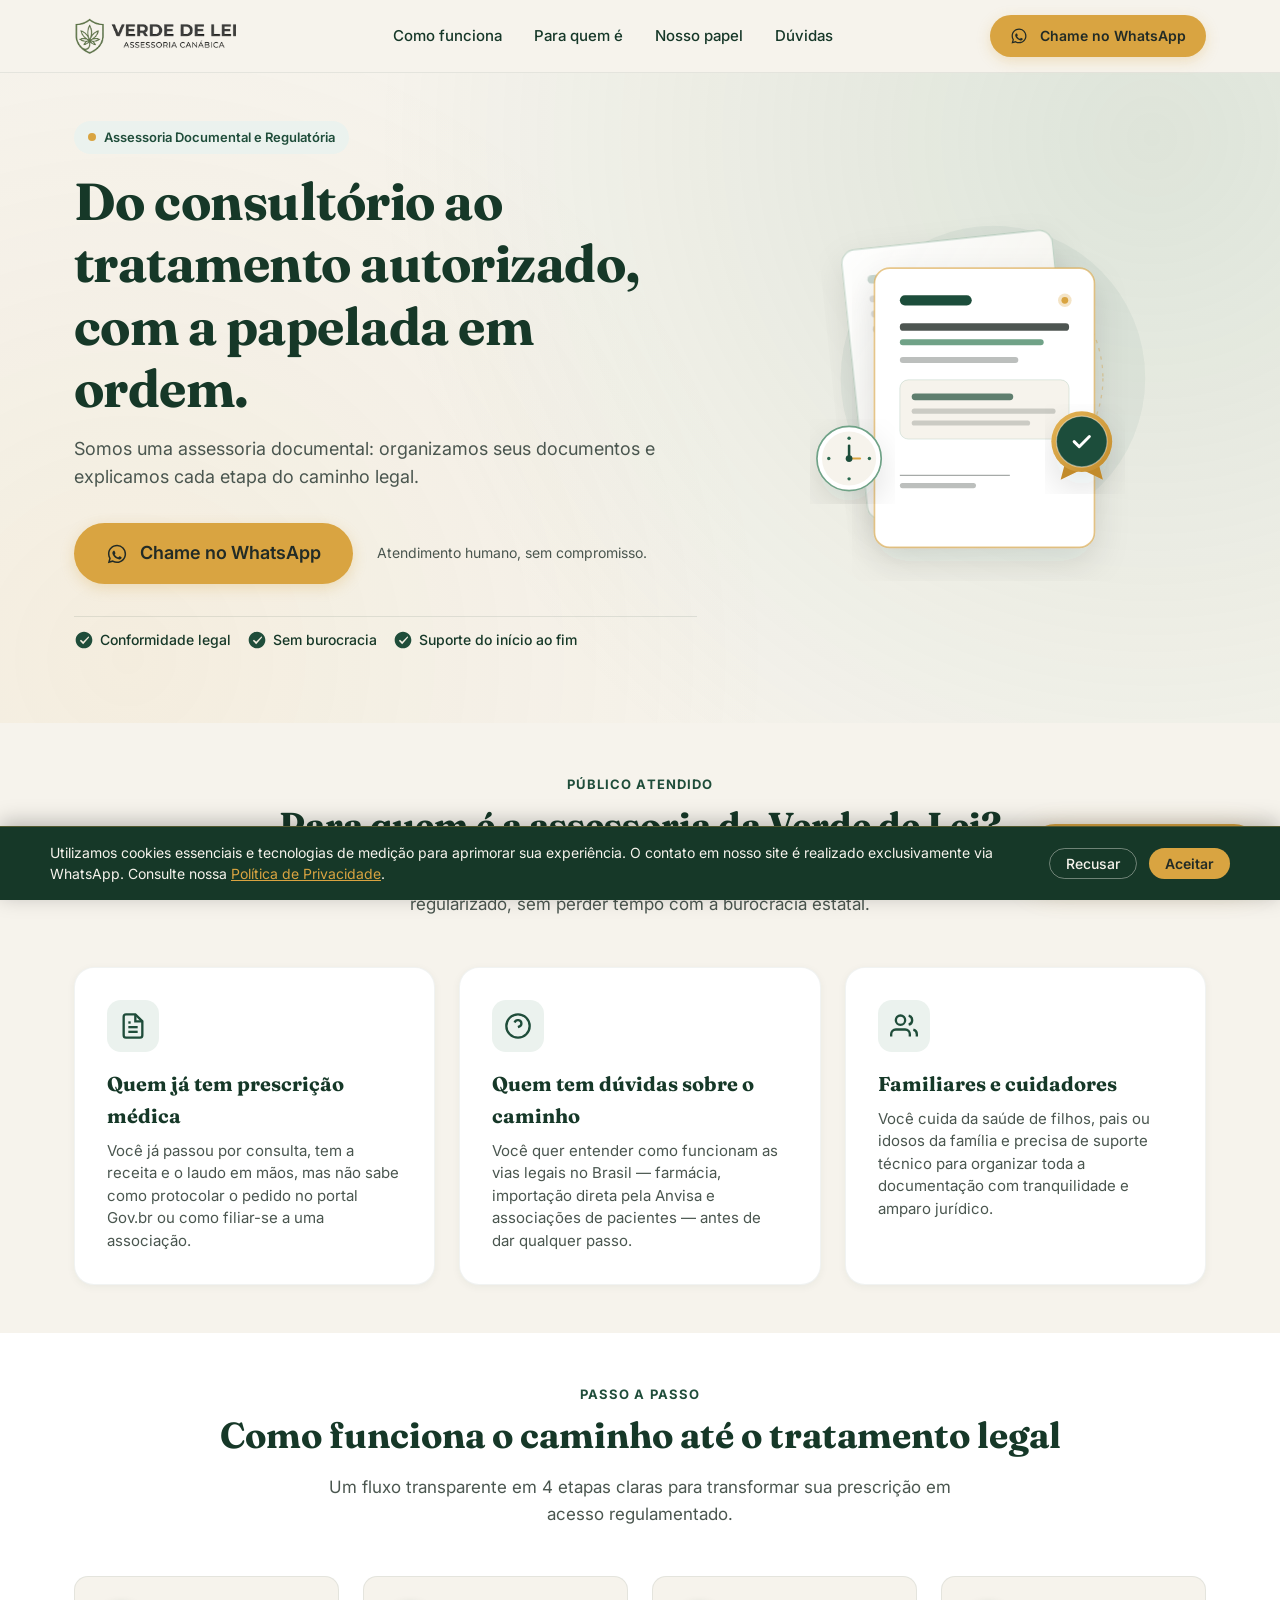
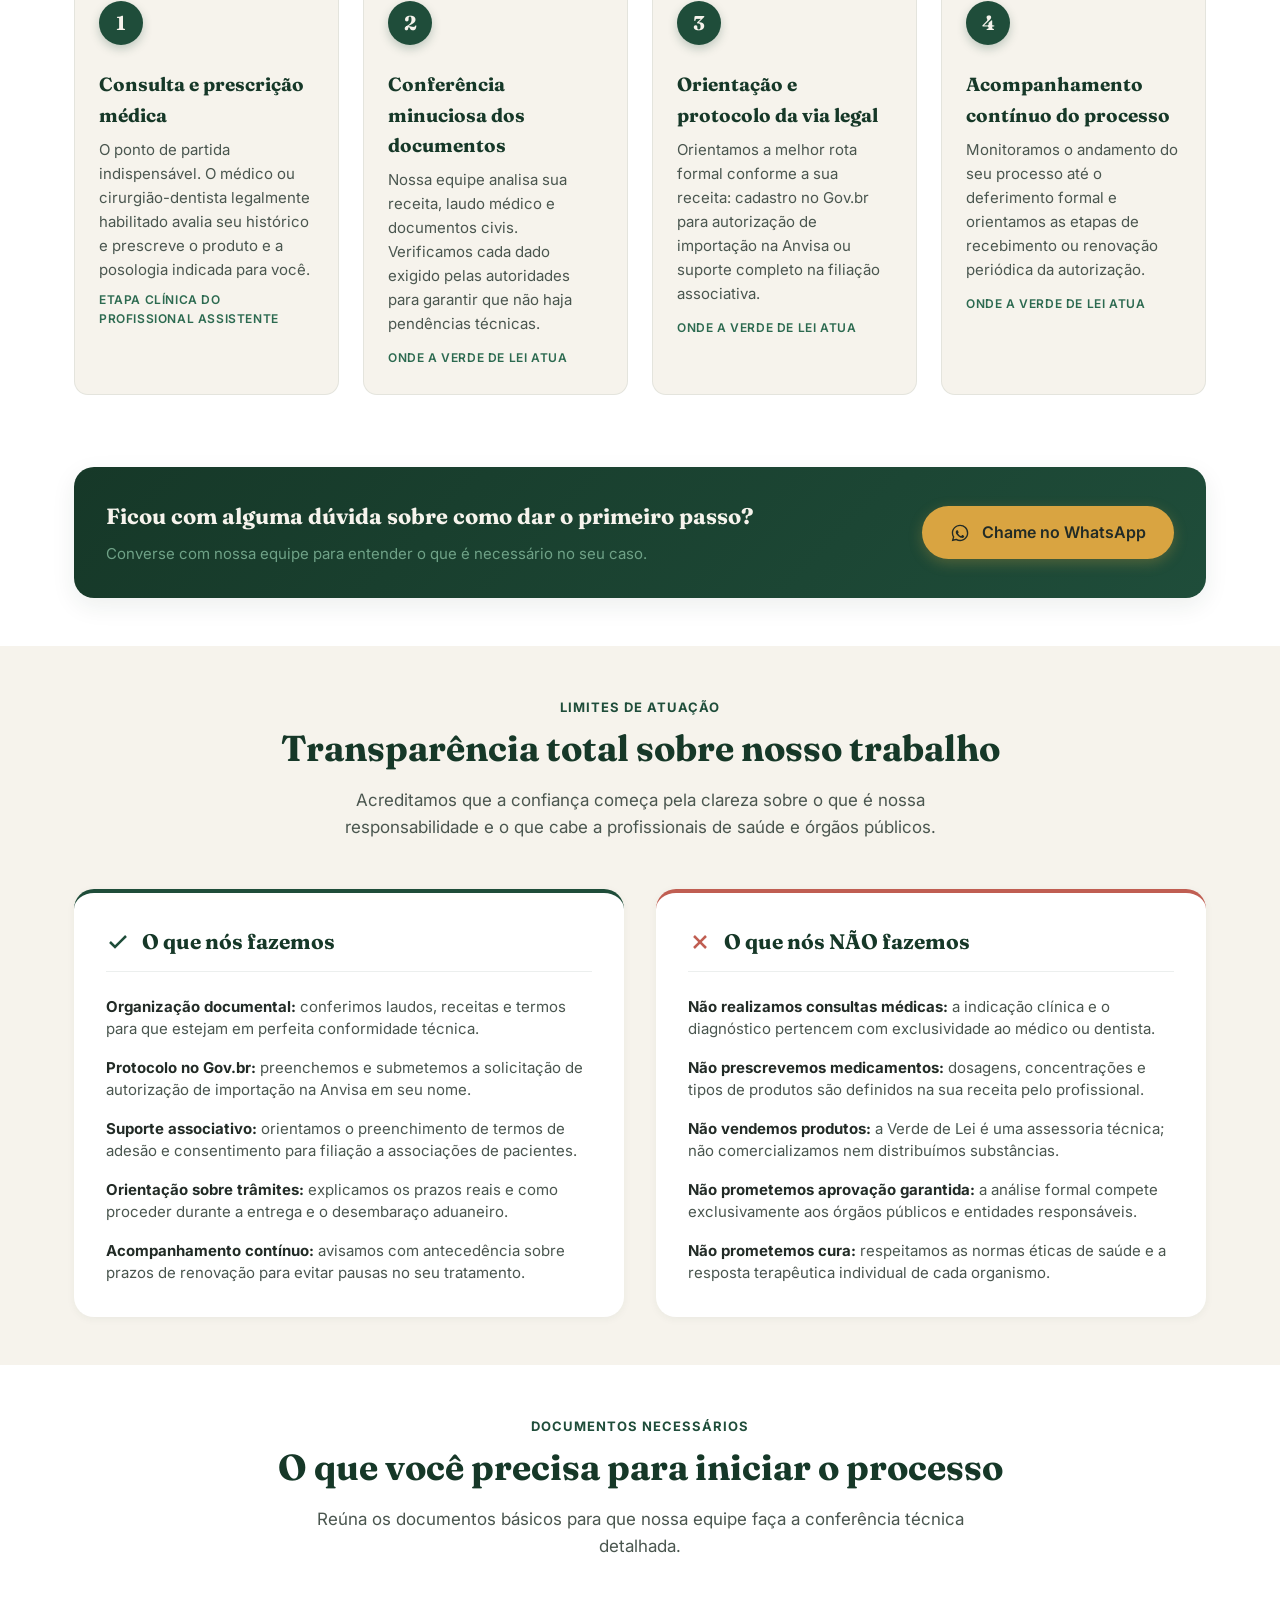
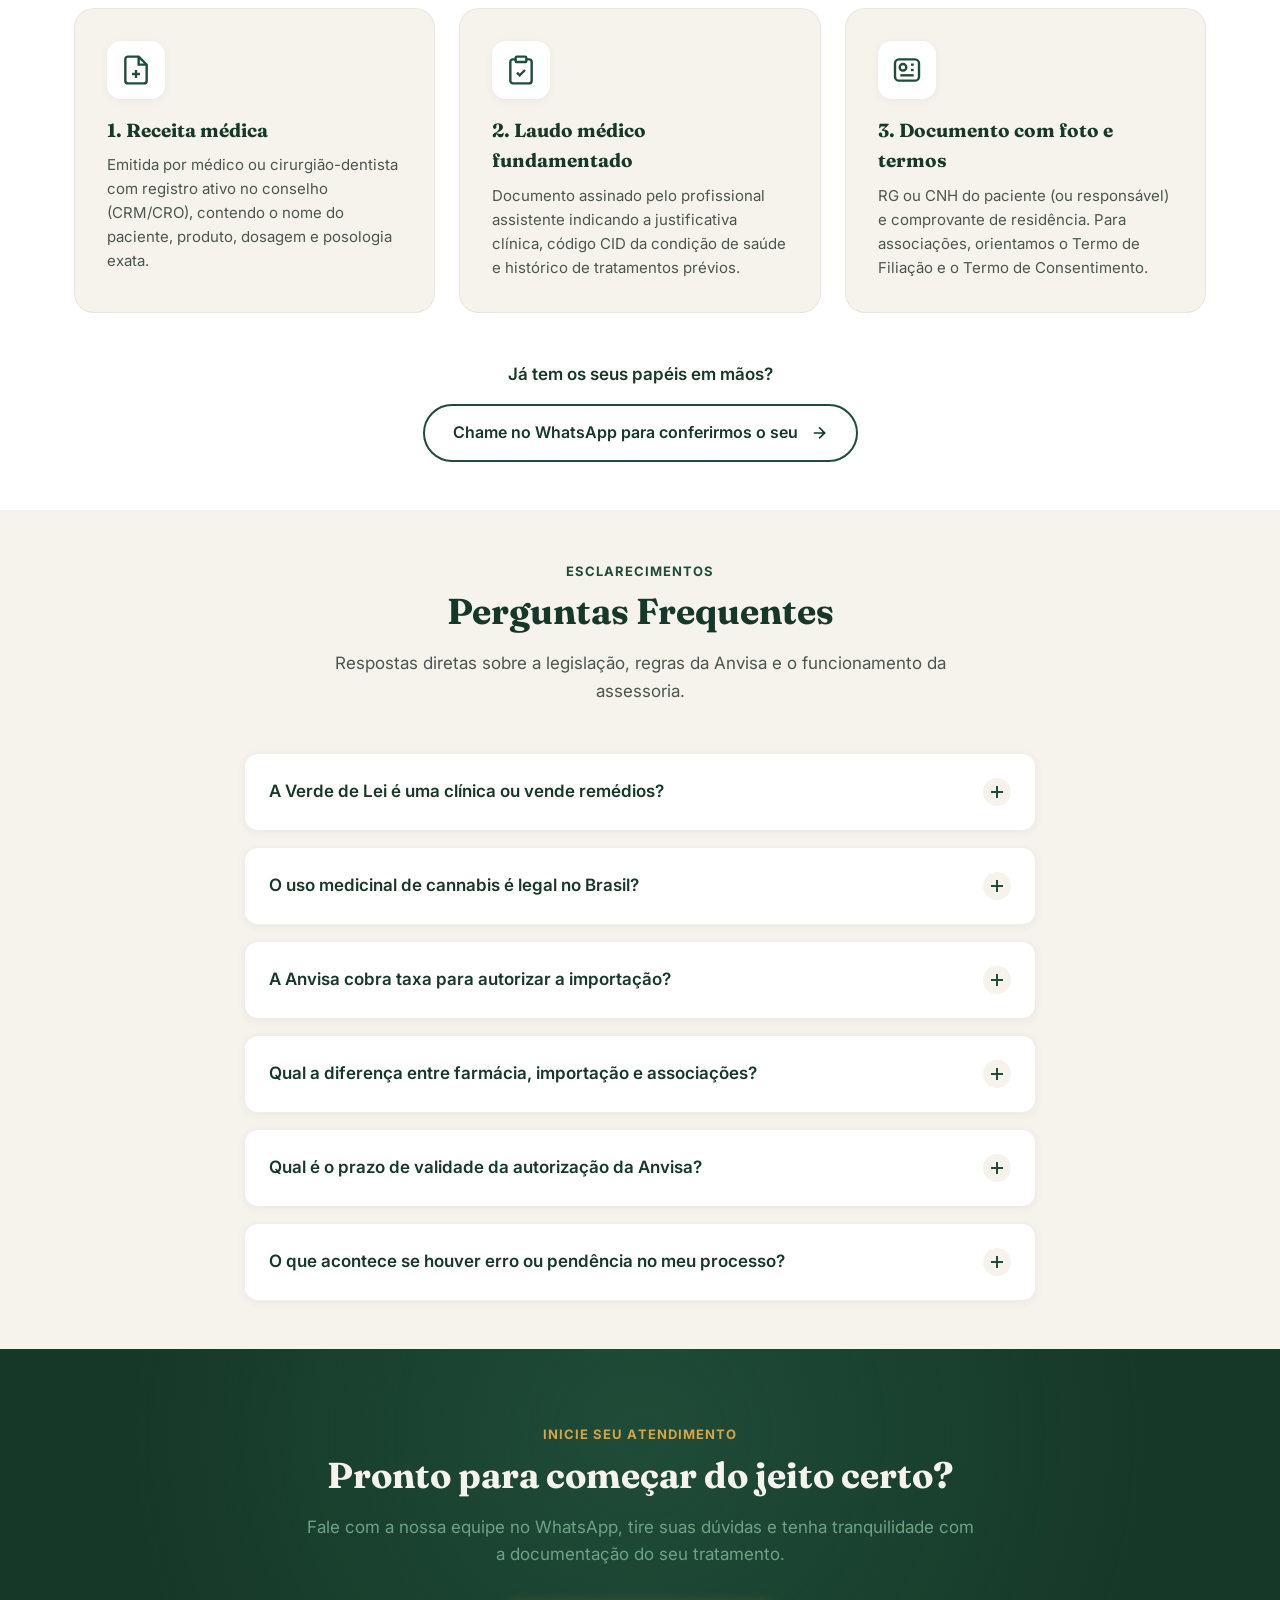
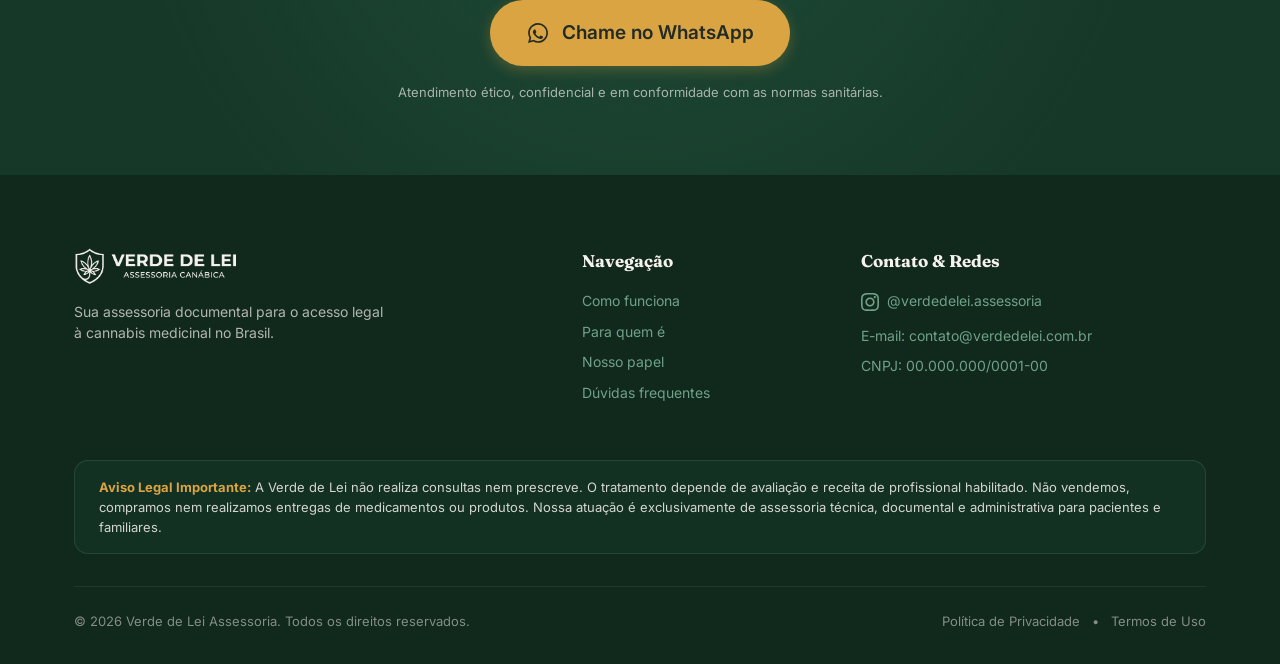
==== index.html @ bdd48bf4 "feat: landing page institucional Verde de Lei" ====
<!DOCTYPE html>
<html lang="pt-BR">
<head>
  <meta charset="UTF-8">
  <meta name="viewport" content="width=device-width, initial-scale=1.0">
  <title>Verde de Lei | Assessoria Documental em Cannabis Medicinal</title>
  <meta name="description" content="Assessoria documental para pacientes e familiares que buscam acesso legal à cannabis medicinal no Brasil. Cuidamos da burocracia na Anvisa e associações.">
  <link rel="canonical" href="https://verdedelei.com.br/">
  <meta name="robots" content="index, follow">

  <!-- Open Graph / Facebook / WhatsApp -->
  <meta property="og:type" content="website">
  <meta property="og:url" content="https://verdedelei.com.br/">
  <meta property="og:title" content="Verde de Lei | Assessoria Documental em Cannabis Medicinal">
  <meta property="og:description" content="Do consultório ao tratamento autorizado, com a papelada em ordem. Organizamos seus documentos e explicamos cada etapa do caminho legal.">
  <meta property="og:image" content="https://verdedelei.com.br/assets/og-image.png">
  <meta property="og:locale" content="pt_BR">

  <!-- Twitter -->
  <meta name="twitter:card" content="summary_large_image">
  <meta name="twitter:title" content="Verde de Lei | Assessoria Documental em Cannabis Medicinal">
  <meta name="twitter:description" content="Do consultório ao tratamento autorizado, com a papelada em ordem. Assessoria técnica em Anvisa e associações.">
  <meta name="twitter:image" content="https://verdedelei.com.br/assets/og-image.png">

  <!-- Favicon -->
  <link rel="icon" type="image/png" sizes="32x32" href="assets/logo-icone.png">
  <link rel="apple-touch-icon" href="assets/logo-icone.png">

  <!-- Google Fonts com display=swap -->
  <link rel="preconnect" href="https://fonts.googleapis.com">
  <link rel="preconnect" href="https://fonts.gstatic.com" crossorigin>
  <link href="https://fonts.googleapis.com/css2?family=Fraunces:opsz,wght@9..144,500;600;700&family=Inter:wght@400;500;600;700&display=swap" rel="stylesheet">

  <link rel="stylesheet" href="style.css">

  <!-- Schema.org JSON-LD (Organization + FAQPage) -->
  <script type="application/ld+json">
  {
    "@context": "https://schema.org",
    "@graph": [
      {
        "@type": "Organization",
        "@id": "https://verdedelei.com.br/#organization",
        "name": "Verde de Lei",
        "url": "https://verdedelei.com.br/",
        "logo": "https://verdedelei.com.br/assets/logo-completo.png",
        "description": "Assessoria documental e administrativa especializada em processos de acesso legal à cannabis medicinal no Brasil.",
        "sameAs": [
          "https://instagram.com/verdedelei.assessoria"
        ],
        "contactPoint": {
          "@type": "ContactPoint",
          "contactType": "Atendimento ao Paciente",
          "availableLanguage": "Portuguese"
        }
      },
      {
        "@type": "FAQPage",
        "@id": "https://verdedelei.com.br/#faq",
        "mainEntity": [
          {
            "@type": "Question",
            "name": "A Verde de Lei é uma clínica médica ou vende remédios?",
            "acceptedAnswer": {
              "@type": "Answer",
              "text": "Não. A Verde de Lei é estritamente uma assessoria documental e administrativa. Não realizamos consultas, não emitimos prescrições médicas, não diagnosticamos doenças e não vendemos produtos ou medicamentos."
            }
          },
          {
            "@type": "Question",
            "name": "O uso medicinal da cannabis é legalizado no Brasil?",
            "acceptedAnswer": {
              "@type": "Answer",
              "text": "Sim. O acesso à cannabis para fins terapêuticos é regulamentado pela Anvisa. Pacientes com prescrição de profissional legalmente habilitado podem obter produtos por importação excepcional ou filiação a associações de pacientes amparadas pelas normas sanitárias vigentes."
            }
          },
          {
            "@type": "Question",
            "name": "A Anvisa cobra alguma taxa para autorizar a importação?",
            "acceptedAnswer": {
              "@type": "Answer",
              "text": "Não. O processo de solicitação de autorização para importação excepcional no portal Gov.br é 100% gratuito por parte do governo federal."
            }
          },
          {
            "@type": "Question",
            "name": "Quais são as diferenças práticas entre farmácia, importação e associações?",
            "acceptedAnswer": {
              "@type": "Answer",
              "text": "As farmácias nacionais oferecem retirada imediata de produtos autorizados pela Anvisa, porém com catálogo mais reduzido. A importação direta (RDC 660) oferece ampla variedade de formulações internacionais, dependendo de autorização federal e prazo de frete. As associações de pacientes sem fins lucrativos acolhem associados mediante receita e termos próprios de filiação e consentimento."
            }
          },
          {
            "@type": "Question",
            "name": "Qual é o prazo de validade da autorização da Anvisa?",
            "acceptedAnswer": {
              "@type": "Answer",
              "text": "Nos termos da RDC nº 660/2022 da Anvisa, a autorização excepcional de importação concedida ao paciente possui validade de dois anos. As receitas médicas para compras periódicas devem ser atualizadas conforme a orientação do profissional prescritor."
            }
          },
          {
            "@type": "Question",
            "name": "O que acontece se houver erros na minha documentação?",
            "acceptedAnswer": {
              "@type": "Answer",
              "text": "Divergências de dosagem, fotos ilegíveis de receitas ou dados cadastrais incorretos costumam gerar exigências nos órgãos reguladores, atrasando o início do tratamento por semanas. Nossa assessoria atua exatamente na conferência minuciosa prévia para evitar essas pendências."
            }
          }
        ]
      }
    ]
  }
  </script>
</head>
<body>
  <!-- Cabeçalho Institucional -->
  <header class="site-header" id="topo">
    <div class="container nav-container">
      <a href="#topo" class="logo-link" aria-label="Verde de Lei - Início">
        <img src="assets/logo-h.png" alt="Verde de Lei - Assessoria Canábica" class="logo-img logo-clara" width="180" height="42">
      </a>

      <nav class="main-nav" aria-label="Navegação Principal">
        <ul class="nav-links">
          <li><a href="#como-funciona">Como funciona</a></li>
          <li><a href="#para-quem-e">Para quem é</a></li>
          <li><a href="#o-que-fazemos">Nosso papel</a></li>
          <li><a href="#duvidas">Dúvidas</a></li>
        </ul>
      </nav>

      <div class="nav-cta">
        <a href="#" class="btn btn-primary btn-sm btn-whatsapp" data-wa-local="menu" aria-label="Falar com a Verde de Lei pelo WhatsApp">
          <svg class="icon-wa" aria-hidden="true" viewBox="0 0 24 24" width="18" height="18">
            <path fill="currentColor" d="M12.04 2c-5.46 0-9.91 4.45-9.91 9.91 0 1.75.46 3.45 1.32 4.95L2.05 22l5.25-1.38c1.45.79 3.08 1.21 4.74 1.21 5.46 0 9.91-4.45 9.91-9.91 0-2.65-1.03-5.14-2.9-7.01A9.82 9.82 0 0 0 12.04 2zm.01 1.67c2.2 0 4.26.86 5.82 2.41a8.17 8.17 0 0 1 2.41 5.83c0 4.54-3.7 8.24-8.24 8.24-1.48 0-2.93-.4-4.2-1.15l-.3-.18-3.12.82.83-3.04-.2-.31a8.19 8.19 0 0 1-1.26-4.38c0-4.54 3.7-8.24 8.24-8.24zm4.52 11.66c-.25-.13-1.47-.72-1.7-.81-.23-.08-.39-.13-.56.13-.17.25-.64.81-.79.97-.14.17-.29.19-.54.06-.25-.13-1.06-.39-2.02-1.25-.75-.67-1.26-1.5-1.41-1.75-.14-.25-.02-.39.11-.51.11-.11.25-.29.38-.44.12-.14.17-.25.25-.42.08-.17.04-.31-.02-.44-.06-.13-.56-1.35-.77-1.85-.2-.48-.41-.42-.56-.43h-.48c-.16 0-.43.06-.66.31-.23.25-.87.85-.87 2.08s.89 2.41 1.01 2.58c.13.17 1.75 2.67 4.24 3.75.59.26 1.05.41 1.41.53.6.19 1.14.16 1.57.1.48-.07 1.47-.6 1.68-1.18.21-.58.21-1.07.15-1.18-.06-.11-.23-.17-.48-.29z"/>
          </svg>
          <span>Chame no WhatsApp</span>
        </a>
      </div>
    </div>
  </header>

  <main id="conteudo-principal">
    <!-- Seção 1: Hero -->
    <section class="hero-section" aria-labelledby="hero-titulo">
      <div class="container hero-grid">
        <div class="hero-content">
          <div class="tag-label">
            <span class="tag-ponto" aria-hidden="true"></span>
            Assessoria Documental e Regulatória
          </div>

          <h1 id="hero-titulo" class="hero-title">
            Do consultório ao tratamento autorizado, com a papelada em ordem.
          </h1>

          <p class="hero-subtitle">
            Somos uma assessoria documental: organizamos seus documentos e explicamos cada etapa do caminho legal.
          </p>

          <div class="hero-cta-box">
            <a href="#" class="btn btn-primary btn-lg btn-whatsapp" data-wa-local="hero" aria-label="Iniciar atendimento pelo WhatsApp">
              <svg class="icon-wa" aria-hidden="true" viewBox="0 0 24 24" width="22" height="22">
                <path fill="currentColor" d="M12.04 2c-5.46 0-9.91 4.45-9.91 9.91 0 1.75.46 3.45 1.32 4.95L2.05 22l5.25-1.38c1.45.79 3.08 1.21 4.74 1.21 5.46 0 9.91-4.45 9.91-9.91 0-2.65-1.03-5.14-2.9-7.01A9.82 9.82 0 0 0 12.04 2zm.01 1.67c2.2 0 4.26.86 5.82 2.41a8.17 8.17 0 0 1 2.41 5.83c0 4.54-3.7 8.24-8.24 8.24-1.48 0-2.93-.4-4.2-1.15l-.3-.18-3.12.82.83-3.04-.2-.31a8.19 8.19 0 0 1-1.26-4.38c0-4.54 3.7-8.24 8.24-8.24zm4.52 11.66c-.25-.13-1.47-.72-1.7-.81-.23-.08-.39-.13-.56.13-.17.25-.64.81-.79.97-.14.17-.29.19-.54.06-.25-.13-1.06-.39-2.02-1.25-.75-.67-1.26-1.5-1.41-1.75-.14-.25-.02-.39.11-.51.11-.11.25-.29.38-.44.12-.14.17-.25.25-.42.08-.17.04-.31-.02-.44-.06-.13-.56-1.35-.77-1.85-.2-.48-.41-.42-.56-.43h-.48c-.16 0-.43.06-.66.31-.23.25-.87.85-.87 2.08s.89 2.41 1.01 2.58c.13.17 1.75 2.67 4.24 3.75.59.26 1.05.41 1.41.53.6.19 1.14.16 1.57.1.48-.07 1.47-.6 1.68-1.18.21-.58.21-1.07.15-1.18-.06-.11-.23-.17-.48-.29z"/>
              </svg>
              <span>Chame no WhatsApp</span>
            </a>
            <span class="hero-microcopy">Atendimento humano, sem compromisso.</span>
          </div>

          <div class="hero-badges" aria-label="Diferenciais da assessoria">
            <div class="badge-item">
              <svg class="badge-icon" aria-hidden="true" viewBox="0 0 24 24" width="20" height="20">
                <path fill="currentColor" d="M12 2C6.5 2 2 6.5 2 12s4.5 10 10 10 10-4.5 10-10S17.5 2 12 2zm-1 15-4-4 1.4-1.4 2.6 2.6 6.6-6.6L18 9l-7 8z"/>
              </svg>
              <span>Conformidade legal</span>
            </div>
            <div class="badge-item">
              <svg class="badge-icon" aria-hidden="true" viewBox="0 0 24 24" width="20" height="20">
                <path fill="currentColor" d="M12 2C6.5 2 2 6.5 2 12s4.5 10 10 10 10-4.5 10-10S17.5 2 12 2zm-1 15-4-4 1.4-1.4 2.6 2.6 6.6-6.6L18 9l-7 8z"/>
              </svg>
              <span>Sem burocracia</span>
            </div>
            <div class="badge-item">
              <svg class="badge-icon" aria-hidden="true" viewBox="0 0 24 24" width="20" height="20">
                <path fill="currentColor" d="M12 2C6.5 2 2 6.5 2 12s4.5 10 10 10 10-4.5 10-10S17.5 2 12 2zm-1 15-4-4 1.4-1.4 2.6 2.6 6.6-6.6L18 9l-7 8z"/>
              </svg>
              <span>Suporte do início ao fim</span>
            </div>
          </div>
        </div>

        <div class="hero-visual" aria-hidden="true">
          <!-- Ilustração vetorial limpa e autoral: Documentos técnicos, Selo de conformidade e Relógio -->
          <svg class="hero-svg-art" viewBox="0 0 520 460" width="520" height="460" role="img" aria-label="Ilustração de documentos, selo de conformidade e tempo">
            <defs>
              <linearGradient id="cardGrad" x1="0%" y1="0%" x2="100%" y2="100%">
                <stop offset="0%" stop-color="#FFFFFF" stop-opacity="0.95"/>
                <stop offset="100%" stop-color="#F6F3EC" stop-opacity="0.9"/>
              </linearGradient>
              <linearGradient id="goldGrad" x1="0%" y1="0%" x2="100%" y2="100%">
                <stop offset="0%" stop-color="#E5B558"/>
                <stop offset="100%" stop-color="#C28B2B"/>
              </linearGradient>
              <linearGradient id="greenGrad" x1="0%" y1="0%" x2="100%" y2="100%">
                <stop offset="0%" stop-color="#2C6A50"/>
                <stop offset="100%" stop-color="#1F4D3A"/>
              </linearGradient>
              <filter id="softShadow" x="-10%" y="-10%" width="130%" height="130%">
                <feDropShadow dx="0" dy="16" stdDeviation="20" flood-color="#163828" flood-opacity="0.12"/>
              </filter>
            </defs>

            <!-- Círculo abstrato de fundo decorativo -->
            <circle cx="280" cy="220" r="180" fill="#2C6A50" fill-opacity="0.06"/>
            <circle cx="280" cy="220" r="130" stroke="#D9A441" stroke-width="1.5" stroke-dasharray="4 6" fill="none" opacity="0.4"/>

            <!-- Documento 1 (Base inclinada) -->
            <g transform="translate(100, 70) rotate(-6)" filter="url(#softShadow)">
              <rect width="250" height="320" rx="16" fill="url(#cardGrad)" stroke="#6FA287" stroke-width="1.5" stroke-opacity="0.3"/>
              <rect x="28" y="32" width="70" height="10" rx="5" fill="#2C6A50" fill-opacity="0.25"/>
              <rect x="28" y="56" width="190" height="8" rx="4" fill="#222B26" fill-opacity="0.15"/>
              <rect x="28" y="74" width="160" height="8" rx="4" fill="#222B26" fill-opacity="0.15"/>
              <rect x="28" y="92" width="140" height="8" rx="4" fill="#222B26" fill-opacity="0.15"/>
              <line x1="28" y1="120" x2="220" y2="120" stroke="#6FA287" stroke-width="1" stroke-opacity="0.3"/>
              <rect x="28" y="140" width="180" height="8" rx="4" fill="#222B26" fill-opacity="0.1"/>
              <rect x="28" y="158" width="150" height="8" rx="4" fill="#222B26" fill-opacity="0.1"/>
            </g>

            <!-- Documento 2 (Frente principal) -->
            <g transform="translate(140, 90)" filter="url(#softShadow)">
              <rect width="260" height="330" rx="18" fill="#FFFFFF" stroke="#D9A441" stroke-width="2" stroke-opacity="0.6"/>
              <!-- Cabeçalho do Dossiê -->
              <rect x="30" y="32" width="85" height="12" rx="6" fill="#1F4D3A"/>
              <circle cx="225" cy="38" r="8" fill="#D9A441" fill-opacity="0.3"/>
              <circle cx="225" cy="38" r="4" fill="#D9A441"/>

              <!-- Linhas de especificação técnica -->
              <rect x="30" y="65" width="200" height="9" rx="4" fill="#222B26" fill-opacity="0.8"/>
              <rect x="30" y="84" width="170" height="7" rx="3.5" fill="#6FA287"/>
              <rect x="30" y="105" width="140" height="7" rx="3.5" fill="#222B26" fill-opacity="0.3"/>

              <!-- Bloco de conformidade regulatória -->
              <rect x="30" y="132" width="200" height="70" rx="10" fill="#F6F3EC" stroke="#6FA287" stroke-width="1" stroke-opacity="0.25"/>
              <rect x="44" y="148" width="120" height="8" rx="4" fill="#1F4D3A" fill-opacity="0.7"/>
              <rect x="44" y="166" width="170" height="6" rx="3" fill="#222B26" fill-opacity="0.2"/>
              <rect x="44" y="180" width="140" height="6" rx="3" fill="#222B26" fill-opacity="0.2"/>

              <!-- Linhas de assinatura formal -->
              <line x1="30" y1="245" x2="160" y2="245" stroke="#222B26" stroke-width="1.5" stroke-opacity="0.4"/>
              <rect x="30" y="254" width="90" height="6" rx="3" fill="#222B26" fill-opacity="0.3"/>
            </g>

            <!-- Elemento Selo de Conformidade com fita -->
            <g transform="translate(330, 240)" filter="url(#softShadow)">
              <!-- Fitas do selo -->
              <path d="M42 55 L30 100 L55 88 L80 100 L68 55 Z" fill="#C28B2B"/>
              <!-- Medalha externa -->
              <circle cx="55" cy="55" r="36" fill="url(#goldGrad)"/>
              <circle cx="55" cy="55" r="30" fill="#1F4D3A" stroke="#FFFFFF" stroke-width="1.5" stroke-opacity="0.4"/>
              <!-- Ícone de check de conformidade -->
              <path d="M46 55 L52 61 L64 49" fill="none" stroke="#FFFFFF" stroke-width="3.5" stroke-linecap="round" stroke-linejoin="round"/>
            </g>

            <!-- Elemento Relógio de Prazo / Agilidade -->
            <g transform="translate(65, 270)" filter="url(#softShadow)">
              <circle cx="45" cy="45" r="38" fill="#FFFFFF" stroke="#6FA287" stroke-width="2"/>
              <circle cx="45" cy="45" r="32" fill="#F6F3EC"/>
              <!-- Marcadores do relógio -->
              <circle cx="45" cy="21" r="2" fill="#2C6A50"/>
              <circle cx="69" cy="45" r="2" fill="#2C6A50"/>
              <circle cx="45" cy="69" r="2" fill="#2C6A50"/>
              <circle cx="21" cy="45" r="2" fill="#2C6A50"/>
              <!-- Ponteiros -->
              <path d="M45 45 L45 30" stroke="#1F4D3A" stroke-width="3" stroke-linecap="round"/>
              <path d="M45 45 L58 45" stroke="#D9A441" stroke-width="2.5" stroke-linecap="round"/>
              <circle cx="45" cy="45" r="4" fill="#1F4D3A"/>
            </g>
          </svg>
        </div>
      </div>
    </section>

    <!-- Seção 2: Para quem é -->
    <section class="section section-cream" id="para-quem-e" aria-labelledby="pq-titulo">
      <div class="container">
        <div class="section-header text-center">
          <span class="section-kicker">Público Atendido</span>
          <h2 id="pq-titulo" class="section-title">Para quem é a assessoria da Verde de Lei?</h2>
          <p class="section-description">
            Apoiamos quem precisa transformar uma recomendação médica em um tratamento regularizado, sem perder tempo com a burocracia estatal.
          </p>
        </div>

        <div class="grid-3 cards-grid">
          <!-- Card 1 -->
          <article class="feature-card">
            <div class="card-icon-wrap" aria-hidden="true">
              <svg viewBox="0 0 24 24" width="28" height="28" fill="none" stroke="currentColor" stroke-width="2">
                <path d="M14 2H6a2 2 0 0 0-2 2v16a2 2 0 0 0 2 2h12a2 2 0 0 0 2-2V8z"/>
                <polyline points="14 2 14 8 20 8"/>
                <line x1="16" y1="13" x2="8" y2="13"/>
                <line x1="16" y1="17" x2="8" y2="17"/>
                <polyline points="10 9 9 9 8 9"/>
              </svg>
            </div>
            <h3 class="card-title">Quem já tem prescrição médica</h3>
            <p class="card-body">
              Você já passou por consulta, tem a receita e o laudo em mãos, mas não sabe como protocolar o pedido no portal Gov.br ou como filiar-se a uma associação.
            </p>
          </article>

          <!-- Card 2 -->
          <article class="feature-card">
            <div class="card-icon-wrap" aria-hidden="true">
              <svg viewBox="0 0 24 24" width="28" height="28" fill="none" stroke="currentColor" stroke-width="2">
                <circle cx="12" cy="12" r="10"/>
                <path d="M9.09 9a3 3 0 0 1 5.83 1c0 2-3 3-3 3"/>
                <line x1="12" y1="17" x2="12.01" y2="17"/>
              </svg>
            </div>
            <h3 class="card-title">Quem tem dúvidas sobre o caminho</h3>
            <p class="card-body">
              Você quer entender como funcionam as vias legais no Brasil — farmácia, importação direta pela Anvisa e associações de pacientes — antes de dar qualquer passo.
            </p>
          </article>

          <!-- Card 3 -->
          <article class="feature-card">
            <div class="card-icon-wrap" aria-hidden="true">
              <svg viewBox="0 0 24 24" width="28" height="28" fill="none" stroke="currentColor" stroke-width="2">
                <path d="M17 21v-2a4 4 0 0 0-4-4H5a4 4 0 0 0-4 4v2"/>
                <circle cx="9" cy="7" r="4"/>
                <path d="M23 21v-2a4 4 0 0 0-3-3.87"/>
                <path d="M16 3.13a4 4 0 0 1 0 7.75"/>
              </svg>
            </div>
            <h3 class="card-title">Familiares e cuidadores</h3>
            <p class="card-body">
              Você cuida da saúde de filhos, pais ou idosos da família e precisa de suporte técnico para organizar toda a documentação com tranquilidade e amparo jurídico.
            </p>
          </article>
        </div>
      </div>
    </section>

    <!-- Seção 3: Como funciona -->
    <section class="section section-white" id="como-funciona" aria-labelledby="cf-titulo">
      <div class="container">
        <div class="section-header text-center">
          <span class="section-kicker">Passo a Passo</span>
          <h2 id="cf-titulo" class="section-title">Como funciona o caminho até o tratamento legal</h2>
          <p class="section-description">
            Um fluxo transparente em 4 etapas claras para transformar sua prescrição em acesso regulamentado.
          </p>
        </div>

        <div class="timeline-steps">
          <!-- Passo 1 -->
          <div class="step-card">
            <div class="step-badge">1</div>
            <div class="step-content">
              <h3 class="step-title">Consulta e prescrição médica</h3>
              <p class="step-text">
                O ponto de partida indispensável. O médico ou cirurgião-dentista legalmente habilitado avalia seu histórico e prescreve o produto e a posologia indicada para você.
              </p>
              <span class="step-tag">Etapa clínica do profissional assistente</span>
            </div>
          </div>

          <!-- Passo 2 -->
          <div class="step-card">
            <div class="step-badge">2</div>
            <div class="step-content">
              <h3 class="step-title">Conferência minuciosa dos documentos</h3>
              <p class="step-text">
                Nossa equipe analisa sua receita, laudo médico e documentos civis. Verificamos cada dado exigido pelas autoridades para garantir que não haja pendências técnicas.
              </p>
              <span class="step-tag">Onde a Verde de Lei atua</span>
            </div>
          </div>

          <!-- Passo 3 -->
          <div class="step-card">
            <div class="step-badge">3</div>
            <div class="step-content">
              <h3 class="step-title">Orientação e protocolo da via legal</h3>
              <p class="step-text">
                Orientamos a melhor rota formal conforme a sua receita: cadastro no Gov.br para autorização de importação na Anvisa ou suporte completo na filiação associativa.
              </p>
              <span class="step-tag">Onde a Verde de Lei atua</span>
            </div>
          </div>

          <!-- Passo 4 -->
          <div class="step-card">
            <div class="step-badge">4</div>
            <div class="step-content">
              <h3 class="step-title">Acompanhamento contínuo do processo</h3>
              <p class="step-text">
                Monitoramos o andamento do seu processo até o deferimento formal e orientamos as etapas de recebimento ou renovação periódica da autorização.
              </p>
              <span class="step-tag">Onde a Verde de Lei atua</span>
            </div>
          </div>
        </div>

        <!-- CTA Intermediário -->
        <div class="cta-banner-middle">
          <div class="cta-banner-content">
            <h3>Ficou com alguma dúvida sobre como dar o primeiro passo?</h3>
            <p>Converse com nossa equipe para entender o que é necessário no seu caso.</p>
          </div>
          <a href="#" class="btn btn-primary btn-whatsapp" data-wa-local="meio" aria-label="Tirar dúvidas pelo WhatsApp">
            <svg class="icon-wa" aria-hidden="true" viewBox="0 0 24 24" width="20" height="20">
              <path fill="currentColor" d="M12.04 2c-5.46 0-9.91 4.45-9.91 9.91 0 1.75.46 3.45 1.32 4.95L2.05 22l5.25-1.38c1.45.79 3.08 1.21 4.74 1.21 5.46 0 9.91-4.45 9.91-9.91 0-2.65-1.03-5.14-2.9-7.01A9.82 9.82 0 0 0 12.04 2zm.01 1.67c2.2 0 4.26.86 5.82 2.41a8.17 8.17 0 0 1 2.41 5.83c0 4.54-3.7 8.24-8.24 8.24-1.48 0-2.93-.4-4.2-1.15l-.3-.18-3.12.82.83-3.04-.2-.31a8.19 8.19 0 0 1-1.26-4.38c0-4.54 3.7-8.24 8.24-8.24zm4.52 11.66c-.25-.13-1.47-.72-1.7-.81-.23-.08-.39-.13-.56.13-.17.25-.64.81-.79.97-.14.17-.29.19-.54.06-.25-.13-1.06-.39-2.02-1.25-.75-.67-1.26-1.5-1.41-1.75-.14-.25-.02-.39.11-.51.11-.11.25-.29.38-.44.12-.14.17-.25.25-.42.08-.17.04-.31-.02-.44-.06-.13-.56-1.35-.77-1.85-.2-.48-.41-.42-.56-.43h-.48c-.16 0-.43.06-.66.31-.23.25-.87.85-.87 2.08s.89 2.41 1.01 2.58c.13.17 1.75 2.67 4.24 3.75.59.26 1.05.41 1.41.53.6.19 1.14.16 1.57.1.48-.07 1.47-.6 1.68-1.18.21-.58.21-1.07.15-1.18-.06-.11-.23-.17-.48-.29z"/>
            </svg>
            <span>Chame no WhatsApp</span>
          </a>
        </div>
      </div>
    </section>

    <!-- Seção 4: O que fazemos e o que não fazemos -->
    <section class="section section-cream" id="o-que-fazemos" aria-labelledby="fazemos-titulo">
      <div class="container">
        <div class="section-header text-center">
          <span class="section-kicker">Limites de Atuação</span>
          <h2 id="fazemos-titulo" class="section-title">Transparência total sobre nosso trabalho</h2>
          <p class="section-description">
            Acreditamos que a confiança começa pela clareza sobre o que é nossa responsabilidade e o que cabe a profissionais de saúde e órgãos públicos.
          </p>
        </div>

        <div class="grid-2 comparison-grid">
          <!-- Coluna O Que Fazemos -->
          <div class="comparison-column col-fazemos">
            <div class="col-header">
              <span class="col-icon" aria-hidden="true">
                <svg viewBox="0 0 24 24" width="24" height="24" fill="none" stroke="currentColor" stroke-width="2.5">
                  <path d="M20 6L9 17l-5-5"/>
                </svg>
              </span>
              <h3>O que nós fazemos</h3>
            </div>
            <ul class="col-list">
              <li>
                <strong>Organização documental:</strong> conferimos laudos, receitas e termos para que estejam em perfeita conformidade técnica.
              </li>
              <li>
                <strong>Protocolo no Gov.br:</strong> preenchemos e submetemos a solicitação de autorização de importação na Anvisa em seu nome.
              </li>
              <li>
                <strong>Suporte associativo:</strong> orientamos o preenchimento de termos de adesão e consentimento para filiação a associações de pacientes.
              </li>
              <li>
                <strong>Orientação sobre trâmites:</strong> explicamos os prazos reais e como proceder durante a entrega e o desembaraço aduaneiro.
              </li>
              <li>
                <strong>Acompanhamento contínuo:</strong> avisamos com antecedência sobre prazos de renovação para evitar pausas no seu tratamento.
              </li>
            </ul>
          </div>

          <!-- Coluna O Que Não Fazemos -->
          <div class="comparison-column col-nao-fazemos">
            <div class="col-header">
              <span class="col-icon" aria-hidden="true">
                <svg viewBox="0 0 24 24" width="24" height="24" fill="none" stroke="currentColor" stroke-width="2.5">
                  <line x1="18" y1="6" x2="6" y2="18"/>
                  <line x1="6" y1="6" x2="18" y2="18"/>
                </svg>
              </span>
              <h3>O que nós NÃO fazemos</h3>
            </div>
            <ul class="col-list">
              <li>
                <strong>Não realizamos consultas médicas:</strong> a indicação clínica e o diagnóstico pertencem com exclusividade ao médico ou dentista.
              </li>
              <li>
                <strong>Não prescrevemos medicamentos:</strong> dosagens, concentrações e tipos de produtos são definidos na sua receita pelo profissional.
              </li>
              <li>
                <strong>Não vendemos produtos:</strong> a Verde de Lei é uma assessoria técnica; não comercializamos nem distribuímos substâncias.
              </li>
              <li>
                <strong>Não prometemos aprovação garantida:</strong> a análise formal compete exclusivamente aos órgãos públicos e entidades responsáveis.
              </li>
              <li>
                <strong>Não prometemos cura:</strong> respeitamos as normas éticas de saúde e a resposta terapêutica individual de cada organismo.
              </li>
            </ul>
          </div>
        </div>
      </div>
    </section>

    <!-- Seção 5: Checklist de documentos -->
    <section class="section section-white" id="checklist" aria-labelledby="chk-titulo">
      <div class="container">
        <div class="section-header text-center">
          <span class="section-kicker">Documentos Necessários</span>
          <h2 id="chk-titulo" class="section-title">O que você precisa para iniciar o processo</h2>
          <p class="section-description">
            Reúna os documentos básicos para que nossa equipe faça a conferência técnica detalhada.
          </p>
        </div>

        <div class="grid-3 checklist-grid">
          <!-- Item 1 -->
          <div class="checklist-card">
            <div class="chk-icon-wrap" aria-hidden="true">
              <svg viewBox="0 0 24 24" width="32" height="32" fill="none" stroke="currentColor" stroke-width="1.8">
                <path d="M14 2H6a2 2 0 0 0-2 2v16a2 2 0 0 0 2 2h12a2 2 0 0 0 2-2V8z"/>
                <polyline points="14 2 14 8 20 8"/>
                <line x1="12" y1="18" x2="12" y2="12"/>
                <line x1="9" y1="15" x2="15" y2="15"/>
              </svg>
            </div>
            <h3>1. Receita médica</h3>
            <p>
              Emitida por médico ou cirurgião-dentista com registro ativo no conselho (CRM/CRO), contendo o nome do paciente, produto, dosagem e posologia exata.
            </p>
          </div>

          <!-- Item 2 -->
          <div class="checklist-card">
            <div class="chk-icon-wrap" aria-hidden="true">
              <svg viewBox="0 0 24 24" width="32" height="32" fill="none" stroke="currentColor" stroke-width="1.8">
                <path d="M16 4h2a2 2 0 0 1 2 2v14a2 2 0 0 1-2 2H6a2 2 0 0 1-2-2V6a2 2 0 0 1 2-2h2"/>
                <rect x="8" y="2" width="8" height="4" rx="1" ry="1"/>
                <path d="M9 14l2 2 4-4"/>
              </svg>
            </div>
            <h3>2. Laudo médico fundamentado</h3>
            <p>
              Documento assinado pelo profissional assistente indicando a justificativa clínica, código CID da condição de saúde e histórico de tratamentos prévios.
            </p>
          </div>

          <!-- Item 3 -->
          <div class="checklist-card">
            <div class="chk-icon-wrap" aria-hidden="true">
              <svg viewBox="0 0 24 24" width="32" height="32" fill="none" stroke="currentColor" stroke-width="1.8">
                <rect x="3" y="4" width="18" height="16" rx="3"/>
                <circle cx="9" cy="10" r="2.5"/>
                <line x1="15" y1="8" x2="17" y2="8"/>
                <line x1="15" y1="12" x2="17" y2="12"/>
                <line x1="7" y1="16" x2="17" y2="16"/>
              </svg>
            </div>
            <h3>3. Documento com foto e termos</h3>
            <p>
              RG ou CNH do paciente (ou responsável) e comprovante de residência. Para associações, orientamos o Termo de Filiação e o Termo de Consentimento.
            </p>
          </div>
        </div>

        <div class="checklist-action text-center">
          <p class="checklist-lead">Já tem os seus papéis em mãos?</p>
          <a href="#" class="btn btn-outline btn-whatsapp" data-wa-local="meio" aria-label="Enviar documentos para conferência no WhatsApp">
            <span>Chame no WhatsApp para conferirmos o seu</span>
            <svg class="icon-arrow" aria-hidden="true" viewBox="0 0 24 24" width="18" height="18">
              <path fill="currentColor" d="M5 13h11.86l-5.43 5.43 1.42 1.42L21.14 12l-8.29-8.29-1.42 1.42L16.86 11H5v2z"/>
            </svg>
          </a>
        </div>
      </div>
    </section>

    <!-- Seção 6: Perguntas Frequentes em Acordeão Acessível -->
    <section class="section section-cream" id="duvidas" aria-labelledby="faq-titulo">
      <div class="container container-narrow">
        <div class="section-header text-center">
          <span class="section-kicker">Esclarecimentos</span>
          <h2 id="faq-titulo" class="section-title">Perguntas Frequentes</h2>
          <p class="section-description">
            Respostas diretas sobre a legislação, regras da Anvisa e o funcionamento da assessoria.
          </p>
        </div>

        <!-- Acordeão acessível construído com native details/summary conforme guidance modern web -->
        <div class="accordion" aria-labelledby="faq-titulo">
          <!-- Pergunta 1 -->
          <details class="faq-item">
            <summary class="faq-trigger">
              <span class="faq-question">A Verde de Lei é uma clínica ou vende remédios?</span>
              <span class="faq-icon" aria-hidden="true"></span>
            </summary>
            <div class="faq-content">
              <p>
                Não. A Verde de Lei é uma assessoria documental e administrativa independente. Não realizamos consultas, não prescrevemos medicamentos e não comercializamos produtos à base de cannabis. Nossa atuação concentra-se em organizar seu dossiê, orientar os procedimentos no portal Gov.br e prestar suporte na filiação a associações de pacientes.
              </p>
            </div>
          </details>

          <!-- Pergunta 2 -->
          <details class="faq-item">
            <summary class="faq-trigger">
              <span class="faq-question">O uso medicinal de cannabis é legal no Brasil?</span>
              <span class="faq-icon" aria-hidden="true"></span>
            </summary>
            <div class="faq-content">
              <p>
                <!-- REVISAR: conferir com legislacao.md -->
                Sim. A legislação brasileira e as resoluções da Anvisa (como a RDC nº 660/2022 para importação excepcional por pessoa física, a RDC nº 1.015/2026 para produtos farmacêuticos em drogarias e a RDC nº 1.014/2026 para o marco das associações sem fins lucrativos) estabelecem os caminhos legítimos para o paciente devidamente amparado por receita e laudo de profissional habilitado.
              </p>
            </div>
          </details>

          <!-- Pergunta 3 -->
          <details class="faq-item">
            <summary class="faq-trigger">
              <span class="faq-question">A Anvisa cobra taxa para autorizar a importação?</span>
              <span class="faq-icon" aria-hidden="true"></span>
            </summary>
            <div class="faq-content">
              <p>
                <!-- REVISAR: conferir com legislacao.md -->
                Não. A solicitação de autorização para importação excepcional de produtos derivados de cannabis no portal Gov.br é um serviço público totalmente gratuito por parte do governo federal. Desconfie de qualquer cobrança de taxa governamental para a emissão dessa licença.
              </p>
            </div>
          </details>

          <!-- Pergunta 4 -->
          <details class="faq-item">
            <summary class="faq-trigger">
              <span class="faq-question">Qual a diferença entre farmácia, importação e associações?</span>
              <span class="faq-icon" aria-hidden="true"></span>
            </summary>
            <div class="faq-content">
              <p>
                <!-- REVISAR: conferir com legislacao.md -->
                Nas <strong>farmácias</strong>, o produto tem autorização sanitária nacional e a retirada é imediata no balcão com receita de controle especial (ou notificação A), com catálogo mais restrito. Na <strong>importação direta</strong>, o paciente acessa um amplo catálogo internacional com autorização federal do Gov.br. Nas <strong>associações de pacientes</strong>, o acesso ocorre mediante filiação formal e apresentação de receita, laudo e termos de consentimento a entidades sem fins lucrativos.
              </p>
            </div>
          </details>

          <!-- Pergunta 5 -->
          <details class="faq-item">
            <summary class="faq-trigger">
              <span class="faq-question">Qual é o prazo de validade da autorização da Anvisa?</span>
              <span class="faq-icon" aria-hidden="true"></span>
            </summary>
            <div class="faq-content">
              <p>
                <!-- REVISAR: conferir com legislacao.md -->
                De acordo com o Art. 7º da RDC nº 660/2022 da Anvisa, a autorização excepcional concedida ao paciente para importação tem validade de <strong>2 anos</strong>. Já as receitas médicas apresentadas nas farmácias têm prazo de validade de 30 dias para a dispensação.
              </p>
            </div>
          </details>

          <!-- Pergunta 6 -->
          <details class="faq-item">
            <summary class="faq-trigger">
              <span class="faq-question">O que acontece se houver erro ou pendência no meu processo?</span>
              <span class="faq-icon" aria-hidden="true"></span>
            </summary>
            <div class="faq-content">
              <p>
                Quando o próprio paciente submete dados divergentes do fabricante, imagens com baixa nitidez ou dosagens imprecisas, o órgão emite uma notificação de exigência e o processo entra em fila de correção, podendo atrasar semanas. O suporte da Verde de Lei existe justamente para revisar e formatar cada item antes do envio, evitando retrabalho.
              </p>
            </div>
          </details>
        </div>
      </div>
    </section>

    <!-- Seção 7: CTA Final em Fundo Verde Escuro -->
    <section class="section section-dark-cta" aria-labelledby="cta-final-titulo">
      <div class="container container-narrow text-center">
        <span class="section-kicker kicker-gold">Inicie seu Atendimento</span>
        <h2 id="cta-final-titulo" class="section-title title-light">
          Pronto para começar do jeito certo?
        </h2>
        <p class="section-description description-light">
          Fale com a nossa equipe no WhatsApp, tire suas dúvidas e tenha tranquilidade com a documentação do seu tratamento.
        </p>

        <div class="cta-actions">
          <a href="#" class="btn btn-primary btn-xl btn-whatsapp" data-wa-local="fim" aria-label="Falar agora com a equipe Verde de Lei no WhatsApp">
            <svg class="icon-wa" aria-hidden="true" viewBox="0 0 24 24" width="24" height="24">
              <path fill="currentColor" d="M12.04 2c-5.46 0-9.91 4.45-9.91 9.91 0 1.75.46 3.45 1.32 4.95L2.05 22l5.25-1.38c1.45.79 3.08 1.21 4.74 1.21 5.46 0 9.91-4.45 9.91-9.91 0-2.65-1.03-5.14-2.9-7.01A9.82 9.82 0 0 0 12.04 2zm.01 1.67c2.2 0 4.26.86 5.82 2.41a8.17 8.17 0 0 1 2.41 5.83c0 4.54-3.7 8.24-8.24 8.24-1.48 0-2.93-.4-4.2-1.15l-.3-.18-3.12.82.83-3.04-.2-.31a8.19 8.19 0 0 1-1.26-4.38c0-4.54 3.7-8.24 8.24-8.24zm4.52 11.66c-.25-.13-1.47-.72-1.7-.81-.23-.08-.39-.13-.56.13-.17.25-.64.81-.79.97-.14.17-.29.19-.54.06-.25-.13-1.06-.39-2.02-1.25-.75-.67-1.26-1.5-1.41-1.75-.14-.25-.02-.39.11-.51.11-.11.25-.29.38-.44.12-.14.17-.25.25-.42.08-.17.04-.31-.02-.44-.06-.13-.56-1.35-.77-1.85-.2-.48-.41-.42-.56-.43h-.48c-.16 0-.43.06-.66.31-.23.25-.87.85-.87 2.08s.89 2.41 1.01 2.58c.13.17 1.75 2.67 4.24 3.75.59.26 1.05.41 1.41.53.6.19 1.14.16 1.57.1.48-.07 1.47-.6 1.68-1.18.21-.58.21-1.07.15-1.18-.06-.11-.23-.17-.48-.29z"/>
            </svg>
            <span>Chame no WhatsApp</span>
          </a>
          <span class="cta-notice">Atendimento ético, confidencial e em conformidade com as normas sanitárias.</span>
        </div>
      </div>
    </section>
  </main>

  <!-- Rodapé Institucional Obrigatório -->
  <footer class="site-footer" role="contentinfo">
    <div class="container footer-container">
      <div class="footer-top">
        <div class="footer-brand">
          <img src="assets/logo-h-claro.png" alt="Verde de Lei" class="footer-logo" width="190" height="44" loading="lazy">
          <p class="footer-tagline">
            Sua assessoria documental para o acesso legal à cannabis medicinal no Brasil.
          </p>
        </div>

        <div class="footer-links-group">
          <h4 class="footer-heading">Navegação</h4>
          <ul class="footer-nav">
            <li><a href="#como-funciona">Como funciona</a></li>
            <li><a href="#para-quem-e">Para quem é</a></li>
            <li><a href="#o-que-fazemos">Nosso papel</a></li>
            <li><a href="#duvidas">Dúvidas frequentes</a></li>
          </ul>
        </div>

        <div class="footer-contact-group">
          <h4 class="footer-heading">Contato & Redes</h4>
          <ul class="footer-contact-list">
            <li>
              <a href="https://instagram.com/verdedelei.assessoria" target="_blank" rel="noopener noreferrer" class="social-link">
                <svg viewBox="0 0 24 24" width="18" height="18" fill="currentColor" aria-hidden="true">
                  <path d="M12 2.163c3.204 0 3.584.012 4.85.07 3.252.148 4.771 1.691 4.919 4.919.058 1.265.069 1.645.069 4.849 0 3.205-.012 3.584-.069 4.849-.149 3.225-1.664 4.771-4.919 4.919-1.266.058-1.644.07-4.85.07-3.204 0-3.584-.012-4.849-.07-3.26-.149-4.771-1.699-4.919-4.92-.058-1.265-.07-1.644-.07-4.849 0-3.204.013-3.583.07-4.849.149-3.227 1.664-4.771 4.919-4.919 1.266-.057 1.645-.069 4.849-.069zm0-2.163c-3.259 0-3.667.014-4.947.072-4.358.2-6.78 2.618-6.98 6.98-.059 1.281-.073 1.689-.073 4.948 0 3.259.014 3.668.072 4.948.2 4.358 2.618 6.78 6.98 6.98 1.281.058 1.689.072 4.948.072 3.259 0 3.668-.014 4.948-.072 4.354-.2 6.782-2.618 6.979-6.98.059-1.28.073-1.689.073-4.948 0-3.259-.014-3.667-.072-4.947-.196-4.354-2.617-6.78-6.979-6.98-1.281-.059-1.69-.073-4.949-.073zm0 5.838c-3.403 0-6.162 2.759-6.162 6.162s2.759 6.163 6.162 6.163 6.162-2.759 6.162-6.163c0-3.403-2.759-6.162-6.162-6.162zm0 10.162c-2.209 0-4-1.79-4-4 0-2.209 1.791-4 4-4s4 1.791 4 4c0 2.21-1.791 4-4 4zm6.406-11.845c-.796 0-1.441.645-1.441 1.44s.645 1.44 1.441 1.44c.795 0 1.439-.645 1.439-1.44s-.644-1.44-1.439-1.44z"/>
                </svg>
                <span>@verdedelei.assessoria</span>
              </a>
            </li>
            <li>
              <span>E-mail: contato@verdedelei.com.br <!-- REVISAR: e-mail oficial de contato --></span>
            </li>
            <li>
              <span>CNPJ: 00.000.000/0001-00 <!-- REVISAR: CNPJ oficial da assessoria --></span>
            </li>
          </ul>
        </div>
      </div>

      <!-- Aviso Legal Obrigatório Destacado -->
      <div class="footer-disclaimer-box" role="note" aria-label="Aviso Legal Regulatório">
        <p class="disclaimer-text">
          <strong>Aviso Legal Importante:</strong> A Verde de Lei não realiza consultas nem prescreve. O tratamento depende de avaliação e receita de profissional habilitado. Não vendemos, compramos nem realizamos entregas de medicamentos ou produtos. Nossa atuação é exclusivamente de assessoria técnica, documental e administrativa para pacientes e familiares.
        </p>
      </div>

      <div class="footer-bottom">
        <p>&copy; 2026 Verde de Lei Assessoria. Todos os direitos reservados.</p>
        <div class="footer-legal-links">
          <a href="politica-de-privacidade.html">Política de Privacidade</a>
          <span aria-hidden="true">&bull;</span>
          <a href="termos-de-uso.html">Termos de Uso</a>
        </div>
      </div>
    </div>
  </footer>

  <!-- Botão Flutuante do WhatsApp (Mobile e Desktop) -->
  <div class="wa-float-container" aria-label="Atendimento rápido pelo WhatsApp">
    <a href="#" class="btn-wa-float btn-whatsapp" data-wa-local="flutuante" aria-label="Conversar no WhatsApp">
      <svg class="icon-wa" aria-hidden="true" viewBox="0 0 24 24" width="28" height="28">
        <path fill="currentColor" d="M12.04 2c-5.46 0-9.91 4.45-9.91 9.91 0 1.75.46 3.45 1.32 4.95L2.05 22l5.25-1.38c1.45.79 3.08 1.21 4.74 1.21 5.46 0 9.91-4.45 9.91-9.91 0-2.65-1.03-5.14-2.9-7.01A9.82 9.82 0 0 0 12.04 2zm.01 1.67c2.2 0 4.26.86 5.82 2.41a8.17 8.17 0 0 1 2.41 5.83c0 4.54-3.7 8.24-8.24 8.24-1.48 0-2.93-.4-4.2-1.15l-.3-.18-3.12.82.83-3.04-.2-.31a8.19 8.19 0 0 1-1.26-4.38c0-4.54 3.7-8.24 8.24-8.24zm4.52 11.66c-.25-.13-1.47-.72-1.7-.81-.23-.08-.39-.13-.56.13-.17.25-.64.81-.79.97-.14.17-.29.19-.54.06-.25-.13-1.06-.39-2.02-1.25-.75-.67-1.26-1.5-1.41-1.75-.14-.25-.02-.39.11-.51.11-.11.25-.29.38-.44.12-.14.17-.25.25-.42.08-.17.04-.31-.02-.44-.06-.13-.56-1.35-.77-1.85-.2-.48-.41-.42-.56-.43h-.48c-.16 0-.43.06-.66.31-.23.25-.87.85-.87 2.08s.89 2.41 1.01 2.58c.13.17 1.75 2.67 4.24 3.75.59.26 1.05.41 1.41.53.6.19 1.14.16 1.57.1.48-.07 1.47-.6 1.68-1.18.21-.58.21-1.07.15-1.18-.06-.11-.23-.17-.48-.29z"/>
      </svg>
      <span class="float-text">Chame no WhatsApp</span>
    </a>
  </div>

  <!-- Banner LGPD de Cookies -->
  <aside id="cookie-banner" class="cookie-banner" aria-label="Consentimento de Cookies" hidden>
    <div class="cookie-content">
      <p>
        Utilizamos cookies essenciais e tecnologias de medição para aprimorar sua experiência. O contato em nosso site é realizado exclusivamente via WhatsApp. Consulte nossa <a href="politica-de-privacidade.html">Política de Privacidade</a>.
      </p>
      <div class="cookie-buttons">
        <button type="button" id="cookie-reject" class="btn btn-sm btn-cookie-secondary">Recusar</button>
        <button type="button" id="cookie-accept" class="btn btn-sm btn-cookie-primary">Aceitar</button>
      </div>
    </div>
  </aside>

  <script src="script.js"></script>
</body>
</html>
---- style.css ----
/* ==========================================================================
   VERDE DE LEI · FOLHA DE ESTILOS INSTITUCIONAL (MOBILE-FIRST)
   ========================================================================== */

/* 1. Variáveis e Tokens de Design */
:root {
  /* Cores Oficiais da Marca */
  --color-verde: #1F4D3A;
  --color-verde-escuro: #163828;
  --color-verde-medio: #2C6A50;
  --color-verde-suave: #6FA287;
  --color-verde-claro: #EBF2EE;
  --color-creme: #F6F3EC;
  --color-creme-card: #FFFFFF;
  --color-grafite: #222B26;
  --color-grafite-suave: #4A564F;
  --color-dourado: #D9A441;
  --color-dourado-hover: #C59132;
  --color-dourado-claro: #FBF4E7;
  --color-branco: #FFFFFF;

  /* Tipografia */
  --font-serif: 'Fraunces', Georgia, serif;
  --font-sans: 'Inter', -apple-system, BlinkMacSystemFont, 'Segoe UI', Roboto, sans-serif;

  /* Espaçamentos */
  --space-xs: 0.5rem;    /* 8px */
  --space-sm: 0.75rem;   /* 12px */
  --space-md: 1rem;      /* 16px */
  --space-lg: 1.5rem;    /* 24px */
  --space-xl: 2rem;      /* 32px */
  --space-2xl: 3rem;     /* 48px */
  --space-3xl: 4.5rem;   /* 72px */

  /* Sombras e Elevações */
  --shadow-sm: 0 2px 8px rgba(22, 56, 40, 0.05);
  --shadow-md: 0 8px 24px rgba(22, 56, 40, 0.08);
  --shadow-lg: 0 16px 40px rgba(22, 56, 40, 0.12);
  --shadow-float: 0 10px 30px rgba(217, 164, 65, 0.35);

  /* Bordas e Raios */
  --radius-sm: 8px;
  --radius-md: 14px;
  --radius-lg: 20px;
  --radius-pill: 999px;

  /* Transições Suaves */
  --transition-fast: 0.18s ease;
  --transition-normal: 0.28s ease;
}

/* 2. Reset e Regras Globais */
*, *::before, *::after {
  box-sizing: border-box;
  margin: 0;
  padding: 0;
}

html {
  font-size: 100%;
  scroll-behavior: smooth;
  scroll-padding-top: 80px;
  -webkit-text-size-adjust: 100%;
}

body {
  font-family: var(--font-sans);
  background-color: var(--color-creme);
  color: var(--color-grafite);
  line-height: 1.6;
  overflow-x: hidden;
  width: 100%;
  position: relative;
  -webkit-font-smoothing: antialiased;
  -moz-osx-font-smoothing: grayscale;
}

img, svg {
  display: block;
  max-width: 100%;
  height: auto;
}

a {
  color: inherit;
  text-decoration: none;
  transition: color var(--transition-fast);
}

ul {
  list-style: none;
}

button {
  font-family: inherit;
  cursor: pointer;
  border: none;
  background: none;
}

/* Foco Acessível Obrigatório */
:focus-visible {
  outline: 3px solid var(--color-dourado);
  outline-offset: 3px;
  border-radius: 4px;
}

/* 3. Layout e Containers */
.container {
  width: 100%;
  max-width: 1180px;
  margin-left: auto;
  margin-right: auto;
  padding-left: var(--space-lg);
  padding-right: var(--space-lg);
}

.container-narrow {
  max-width: 840px;
}

.section {
  padding-top: var(--space-2xl);
  padding-bottom: var(--space-2xl);
  position: relative;
}

.section-cream {
  background-color: var(--color-creme);
}

.section-white {
  background-color: var(--color-branco);
}

.section-header {
  margin-bottom: var(--space-2xl);
}

.text-center {
  text-align: center;
}

.section-kicker {
  display: inline-block;
  font-size: 0.8125rem;
  font-weight: 700;
  letter-spacing: 0.08em;
  text-transform: uppercase;
  color: var(--color-verde);
  margin-bottom: var(--space-xs);
}

.kicker-gold {
  color: var(--color-dourado);
}

.section-title {
  font-family: var(--font-serif);
  font-size: 1.875rem;
  line-height: 1.25;
  font-weight: 700;
  color: var(--color-verde-escuro);
  margin-bottom: var(--space-md);
}

.section-description {
  font-size: 1.0625rem;
  color: var(--color-grafite-suave);
  max-width: 680px;
  margin-left: auto;
  margin-right: auto;
}

/* 4. Botões e Ações */
.btn {
  display: inline-flex;
  align-items: center;
  justify-content: center;
  gap: var(--space-sm);
  font-weight: 600;
  font-size: 1rem;
  padding: 0.875rem 1.75rem;
  border-radius: var(--radius-pill);
  transition: transform var(--transition-fast), background-color var(--transition-fast), box-shadow var(--transition-fast);
  cursor: pointer;
  text-align: center;
}

.btn-primary {
  background-color: var(--color-dourado);
  color: var(--color-grafite);
  box-shadow: 0 4px 14px rgba(217, 164, 65, 0.28);
}

.btn-primary:hover {
  background-color: var(--color-dourado-hover);
  transform: translateY(-2px);
  box-shadow: 0 6px 20px rgba(217, 164, 65, 0.4);
}

.btn-primary:active {
  transform: translateY(0);
}

.btn-outline {
  background-color: transparent;
  color: var(--color-verde-escuro);
  border: 2px solid var(--color-verde);
}

.btn-outline:hover {
  background-color: var(--color-verde);
  color: var(--color-creme);
  transform: translateY(-2px);
}

.btn-sm {
  padding: 0.625rem 1.25rem;
  font-size: 0.875rem;
}

.btn-lg {
  padding: 1rem 2rem;
  font-size: 1.125rem;
}

.btn-xl {
  padding: 1.125rem 2.25rem;
  font-size: 1.1875rem;
}

.icon-wa {
  flex-shrink: 0;
}

/* 5. Cabeçalho / Barra de Navegação */
.site-header {
  position: sticky;
  top: 0;
  z-index: 100;
  background-color: rgba(246, 243, 236, 0.95);
  backdrop-filter: blur(10px);
  -webkit-backdrop-filter: blur(10px);
  border-bottom: 1px solid rgba(22, 56, 40, 0.08);
  transition: box-shadow var(--transition-normal);
}

.nav-container {
  display: flex;
  align-items: center;
  justify-content: space-between;
  height: 72px;
}

.logo-img {
  height: 38px;
  width: auto;
}

.main-nav {
  display: none;
}

.nav-cta {
  display: none;
}

/* 6. Seção Hero */
.hero-section {
  background: radial-gradient(circle at 90% 10%, rgba(111, 162, 135, 0.18) 0%, transparent 60%),
              radial-gradient(circle at 10% 90%, rgba(217, 164, 65, 0.08) 0%, transparent 50%),
              var(--color-creme);
  padding-top: var(--space-2xl);
  padding-bottom: var(--space-3xl);
  position: relative;
  overflow: hidden;
}

.hero-grid {
  display: grid;
  grid-template-columns: 1fr;
  gap: var(--space-2xl);
  align-items: center;
}

.tag-label {
  display: inline-flex;
  align-items: center;
  gap: 8px;
  padding: 6px 14px;
  border-radius: var(--radius-pill);
  background-color: var(--color-verde-claro);
  color: var(--color-verde);
  font-size: 0.8125rem;
  font-weight: 600;
  margin-bottom: var(--space-md);
}

.tag-ponto {
  width: 8px;
  height: 8px;
  border-radius: 50%;
  background-color: var(--color-dourado);
  display: inline-block;
}

.hero-title {
  font-family: var(--font-serif);
  font-size: 2.25rem;
  line-height: 1.2;
  font-weight: 700;
  color: var(--color-verde-escuro);
  margin-bottom: var(--space-md);
  letter-spacing: -0.01em;
}

.hero-subtitle {
  font-size: 1.125rem;
  line-height: 1.55;
  color: var(--color-grafite-suave);
  margin-bottom: var(--space-xl);
}

.hero-cta-box {
  display: flex;
  flex-direction: column;
  align-items: flex-start;
  gap: var(--space-xs);
  margin-bottom: var(--space-xl);
}

.hero-microcopy {
  font-size: 0.875rem;
  color: var(--color-grafite-suave);
  padding-left: var(--space-xs);
}

.hero-badges {
  display: flex;
  flex-wrap: wrap;
  gap: var(--space-md);
  padding-top: var(--space-sm);
  border-top: 1px solid rgba(22, 56, 40, 0.1);
}

.badge-item {
  display: inline-flex;
  align-items: center;
  gap: 6px;
  font-size: 0.875rem;
  font-weight: 500;
  color: var(--color-verde-escuro);
}

.badge-icon {
  color: var(--color-verde);
  flex-shrink: 0;
}

.hero-visual {
  display: flex;
  justify-content: center;
  align-items: center;
}

.hero-svg-art {
  width: 100%;
  max-width: 440px;
  height: auto;
}

/* 7. Seção: Para quem é (Cards) */
.grid-3 {
  display: grid;
  grid-template-columns: 1fr;
  gap: var(--space-lg);
}

.feature-card {
  background-color: var(--color-branco);
  padding: var(--space-xl);
  border-radius: var(--radius-lg);
  box-shadow: var(--shadow-sm);
  border: 1px solid rgba(22, 56, 40, 0.06);
  transition: transform var(--transition-normal), box-shadow var(--transition-normal);
}

.feature-card:hover {
  transform: translateY(-4px);
  box-shadow: var(--shadow-md);
}

.card-icon-wrap {
  width: 52px;
  height: 52px;
  border-radius: var(--radius-md);
  background-color: var(--color-verde-claro);
  color: var(--color-verde);
  display: flex;
  align-items: center;
  justify-content: center;
  margin-bottom: var(--space-md);
}

.card-title {
  font-family: var(--font-serif);
  font-size: 1.25rem;
  font-weight: 700;
  color: var(--color-verde-escuro);
  margin-bottom: var(--space-xs);
}

.card-body {
  font-size: 0.9375rem;
  color: var(--color-grafite-suave);
  line-height: 1.5;
}

/* 8. Seção: Como funciona (Linha do tempo) */
.timeline-steps {
  display: grid;
  grid-template-columns: 1fr;
  gap: var(--space-lg);
  margin-bottom: var(--space-3xl);
}

.step-card {
  display: flex;
  gap: var(--space-lg);
  background-color: var(--color-creme);
  padding: var(--space-lg);
  border-radius: var(--radius-md);
  border: 1px solid rgba(22, 56, 40, 0.08);
}

.step-badge {
  width: 44px;
  height: 44px;
  flex-shrink: 0;
  border-radius: 50%;
  background-color: var(--color-verde);
  color: var(--color-creme);
  font-family: var(--font-serif);
  font-size: 1.25rem;
  font-weight: 700;
  display: flex;
  align-items: center;
  justify-content: center;
  box-shadow: 0 4px 10px rgba(31, 77, 58, 0.25);
}

.step-content {
  flex: 1;
}

.step-title {
  font-family: var(--font-serif);
  font-size: 1.1875rem;
  font-weight: 700;
  color: var(--color-verde-escuro);
  margin-bottom: var(--space-xs);
}

.step-text {
  font-size: 0.9375rem;
  color: var(--color-grafite-suave);
  margin-bottom: var(--space-xs);
}

.step-tag {
  display: inline-block;
  font-size: 0.75rem;
  font-weight: 600;
  text-transform: uppercase;
  letter-spacing: 0.05em;
  color: var(--color-verde-medio);
}

/* Banner Intermediário */
.cta-banner-middle {
  background: linear-gradient(135deg, var(--color-verde-escuro) 0%, var(--color-verde) 100%);
  color: var(--color-creme);
  padding: var(--space-xl);
  border-radius: var(--radius-lg);
  display: flex;
  flex-direction: column;
  gap: var(--space-lg);
  align-items: flex-start;
  box-shadow: var(--shadow-md);
}

.cta-banner-content h3 {
  font-family: var(--font-serif);
  font-size: 1.375rem;
  margin-bottom: var(--space-xs);
  color: var(--color-creme);
}

.cta-banner-content p {
  color: var(--color-verde-suave);
  font-size: 0.9375rem;
}

/* 9. Seção: O que fazemos e o que não fazemos */
.grid-2 {
  display: grid;
  grid-template-columns: 1fr;
  gap: var(--space-xl);
}

.comparison-column {
  background-color: var(--color-branco);
  padding: var(--space-xl);
  border-radius: var(--radius-lg);
  box-shadow: var(--shadow-sm);
}

.col-fazemos {
  border-top: 4px solid var(--color-verde);
}

.col-nao-fazemos {
  border-top: 4px solid #C05E52;
}

.col-header {
  display: flex;
  align-items: center;
  gap: var(--space-sm);
  margin-bottom: var(--space-lg);
  padding-bottom: var(--space-sm);
  border-bottom: 1px solid rgba(22, 56, 40, 0.08);
}

.col-header h3 {
  font-family: var(--font-serif);
  font-size: 1.3125rem;
  font-weight: 700;
  color: var(--color-verde-escuro);
}

.col-fazemos .col-icon {
  color: var(--color-verde);
}

.col-nao-fazemos .col-icon {
  color: #C05E52;
}

.col-list li {
  font-size: 0.9375rem;
  color: var(--color-grafite-suave);
  margin-bottom: var(--space-md);
  line-height: 1.5;
}

.col-list li:last-child {
  margin-bottom: 0;
}

.col-list strong {
  color: var(--color-grafite);
}

/* 10. Seção: Checklist de documentos */
.checklist-card {
  background-color: var(--color-creme);
  padding: var(--space-xl);
  border-radius: var(--radius-lg);
  border: 1px solid rgba(22, 56, 40, 0.06);
  text-align: left;
}

.chk-icon-wrap {
  width: 58px;
  height: 58px;
  border-radius: var(--radius-md);
  background-color: var(--color-branco);
  color: var(--color-verde);
  display: flex;
  align-items: center;
  justify-content: center;
  margin-bottom: var(--space-md);
  box-shadow: var(--shadow-sm);
}

.checklist-card h3 {
  font-family: var(--font-serif);
  font-size: 1.1875rem;
  color: var(--color-verde-escuro);
  margin-bottom: var(--space-xs);
}

.checklist-card p {
  font-size: 0.9375rem;
  color: var(--color-grafite-suave);
}

.checklist-action {
  margin-top: var(--space-2xl);
}

.checklist-lead {
  font-size: 1.0625rem;
  color: var(--color-verde-escuro);
  font-weight: 600;
  margin-bottom: var(--space-md);
}

.icon-arrow {
  transition: transform var(--transition-fast);
}

.btn-outline:hover .icon-arrow {
  transform: translateX(4px);
}

/* 11. Seção: Perguntas Frequentes (Acordeão) */
.accordion {
  display: flex;
  flex-direction: column;
  gap: var(--space-md);
}

.faq-item {
  background-color: var(--color-branco);
  border-radius: var(--radius-md);
  border: 1px solid rgba(22, 56, 40, 0.08);
  box-shadow: var(--shadow-sm);
  transition: box-shadow var(--transition-fast), border-color var(--transition-fast);
  overflow: hidden;
}

.faq-item[open] {
  border-color: var(--color-verde-suave);
  box-shadow: var(--shadow-md);
}

.faq-trigger {
  display: flex;
  align-items: center;
  justify-content: space-between;
  gap: var(--space-md);
  padding: var(--space-lg);
  font-size: 1.0625rem;
  font-weight: 600;
  color: var(--color-verde-escuro);
  cursor: pointer;
  user-select: none;
  list-style: none; /* Remove seta padrão */
}

.faq-trigger::-webkit-details-marker {
  display: none;
}

.faq-question {
  text-align: left;
}

/* Ícone de Mais/Menos acessível no Acordeão */
.faq-icon {
  width: 28px;
  height: 28px;
  border-radius: 50%;
  background-color: var(--color-creme);
  flex-shrink: 0;
  position: relative;
  transition: transform var(--transition-normal), background-color var(--transition-normal);
}

.faq-icon::before,
.faq-icon::after {
  content: '';
  position: absolute;
  top: 50%;
  left: 50%;
  background-color: var(--color-verde);
  transform: translate(-50%, -50%);
  transition: transform var(--transition-normal);
}

.faq-icon::before {
  width: 12px;
  height: 2px;
}

.faq-icon::after {
  width: 2px;
  height: 12px;
}

.faq-item[open] .faq-icon {
  background-color: var(--color-verde);
  transform: rotate(45deg);
}

.faq-item[open] .faq-icon::before,
.faq-item[open] .faq-icon::after {
  background-color: var(--color-creme);
}

.faq-content {
  padding: 0 var(--space-lg) var(--space-lg) var(--space-lg);
  font-size: 0.9375rem;
  line-height: 1.6;
  color: var(--color-grafite-suave);
}

.faq-content p strong {
  color: var(--color-verde-escuro);
}

/* 12. Seção: CTA Final */
.section-dark-cta {
  background: radial-gradient(circle at 50% 20%, rgba(44, 106, 80, 0.4) 0%, transparent 70%),
              var(--color-verde-escuro);
  color: var(--color-creme);
  padding-top: var(--space-3xl);
  padding-bottom: var(--space-3xl);
}

.title-light {
  color: var(--color-creme);
}

.description-light {
  color: var(--color-verde-suave);
  margin-bottom: var(--space-xl);
}

.cta-actions {
  display: flex;
  flex-direction: column;
  align-items: center;
  gap: var(--space-md);
}

.cta-notice {
  font-size: 0.8125rem;
  color: rgba(246, 243, 236, 0.65);
}

/* 13. Rodapé Institucional */
.site-footer {
  background-color: #11281D;
  color: var(--color-verde-suave);
  padding-top: var(--space-3xl);
  padding-bottom: var(--space-xl);
  font-size: 0.875rem;
}

.footer-top {
  display: grid;
  grid-template-columns: 1fr;
  gap: var(--space-2xl);
  margin-bottom: var(--space-2xl);
}

.footer-logo {
  height: 38px;
  width: auto;
  margin-bottom: var(--space-md);
}

.footer-tagline {
  color: rgba(246, 243, 236, 0.7);
  max-width: 320px;
  line-height: 1.5;
}

.footer-heading {
  font-family: var(--font-serif);
  font-size: 1.0625rem;
  color: var(--color-creme);
  margin-bottom: var(--space-md);
}

.footer-nav li,
.footer-contact-list li {
  margin-bottom: var(--space-xs);
}

.footer-nav a:hover,
.social-link:hover {
  color: var(--color-dourado);
}

.social-link {
  display: inline-flex;
  align-items: center;
  gap: 8px;
}

/* Caixa de Aviso Legal Obrigatório no Rodapé */
.footer-disclaimer-box {
  background-color: rgba(22, 56, 40, 0.6);
  border: 1px solid rgba(111, 162, 135, 0.2);
  border-radius: var(--radius-md);
  padding: var(--space-md) var(--space-lg);
  margin-bottom: var(--space-xl);
}

.disclaimer-text {
  font-size: 0.8125rem;
  line-height: 1.55;
  color: rgba(246, 243, 236, 0.85);
}

.disclaimer-text strong {
  color: var(--color-dourado);
}

.footer-bottom {
  border-top: 1px solid rgba(111, 162, 135, 0.15);
  padding-top: var(--space-lg);
  display: flex;
  flex-direction: column;
  gap: var(--space-sm);
  align-items: center;
  text-align: center;
  color: rgba(246, 243, 236, 0.5);
  font-size: 0.8125rem;
}

.footer-legal-links {
  display: flex;
  gap: var(--space-sm);
}

.footer-legal-links a:hover {
  color: var(--color-creme);
}

/* 14. Botão Flutuante de WhatsApp */
.wa-float-container {
  position: fixed;
  bottom: 24px;
  right: 20px;
  z-index: 99;
}

.btn-wa-float {
  display: inline-flex;
  align-items: center;
  gap: var(--space-sm);
  background-color: var(--color-dourado);
  color: var(--color-grafite);
  padding: 12px 18px;
  border-radius: var(--radius-pill);
  box-shadow: var(--shadow-float);
  font-weight: 700;
  font-size: 0.9375rem;
  transition: transform var(--transition-fast), background-color var(--transition-fast);
}

.btn-wa-float:hover {
  background-color: var(--color-dourado-hover);
  transform: translateY(-3px) scale(1.02);
}

/* 15. Banner LGPD de Cookies */
.cookie-banner {
  position: fixed;
  bottom: 0;
  left: 0;
  width: 100%;
  z-index: 999;
  background-color: var(--color-verde-escuro);
  color: var(--color-creme);
  padding: var(--space-md) var(--space-lg);
  box-shadow: 0 -4px 20px rgba(0, 0, 0, 0.25);
  border-top: 1px solid rgba(217, 164, 65, 0.3);
}

.cookie-content {
  max-width: 1180px;
  margin: 0 auto;
  display: flex;
  flex-direction: column;
  gap: var(--space-md);
  font-size: 0.875rem;
  line-height: 1.45;
}

.cookie-content a {
  color: var(--color-dourado);
  text-decoration: underline;
}

.cookie-buttons {
  display: flex;
  gap: var(--space-sm);
}

.btn-cookie-primary {
  background-color: var(--color-dourado);
  color: var(--color-grafite);
  font-weight: 600;
  padding: 6px 16px;
  border-radius: var(--radius-pill);
}

.btn-cookie-secondary {
  background-color: transparent;
  color: var(--color-creme);
  border: 1px solid rgba(246, 243, 236, 0.4);
  font-weight: 500;
  padding: 6px 16px;
  border-radius: var(--radius-pill);
}

/* ==========================================================================
   16. MEDIA QUERIES (DESKTOP E TABLET)
   ========================================================================== */

@media (min-width: 640px) {
  .hero-cta-box {
    flex-direction: row;
    align-items: center;
    gap: var(--space-md);
  }

  .cta-banner-middle {
    flex-direction: row;
    justify-content: space-between;
    align-items: center;
  }

  .cookie-content {
    flex-direction: row;
    justify-content: space-between;
    align-items: center;
  }
}

@media (min-width: 768px) {
  .hero-title {
    font-size: 2.75rem;
  }

  .section-title {
    font-size: 2.25rem;
  }

  .grid-2 {
    grid-template-columns: repeat(2, 1fr);
  }

  .grid-3 {
    grid-template-columns: repeat(3, 1fr);
  }

  .timeline-steps {
    grid-template-columns: repeat(2, 1fr);
  }

  .footer-top {
    grid-template-columns: 2fr 1fr 1.5fr;
  }

  .footer-bottom {
    flex-direction: row;
    justify-content: space-between;
  }
}

@media (min-width: 1024px) {
  .main-nav {
    display: block;
  }

  .nav-links {
    display: flex;
    gap: var(--space-xl);
    font-size: 0.9375rem;
    font-weight: 500;
    color: var(--color-verde-escuro);
  }

  .nav-links a:hover {
    color: var(--color-verde-medio);
  }

  .nav-cta {
    display: block;
  }

  .hero-grid {
    grid-template-columns: 1.15fr 0.85fr;
  }

  .hero-title {
    font-size: 3.25rem;
  }

  .timeline-steps {
    grid-template-columns: repeat(4, 1fr);
  }

  .step-card {
    flex-direction: column;
  }
}

/* Respeito a prefers-reduced-motion */
@media (prefers-reduced-motion: reduce) {
  *, *::before, *::after {
    animation-duration: 0.01ms !important;
    animation-iteration-count: 1 !important;
    transition-duration: 0.01ms !important;
    scroll-behavior: auto !important;
  }
}
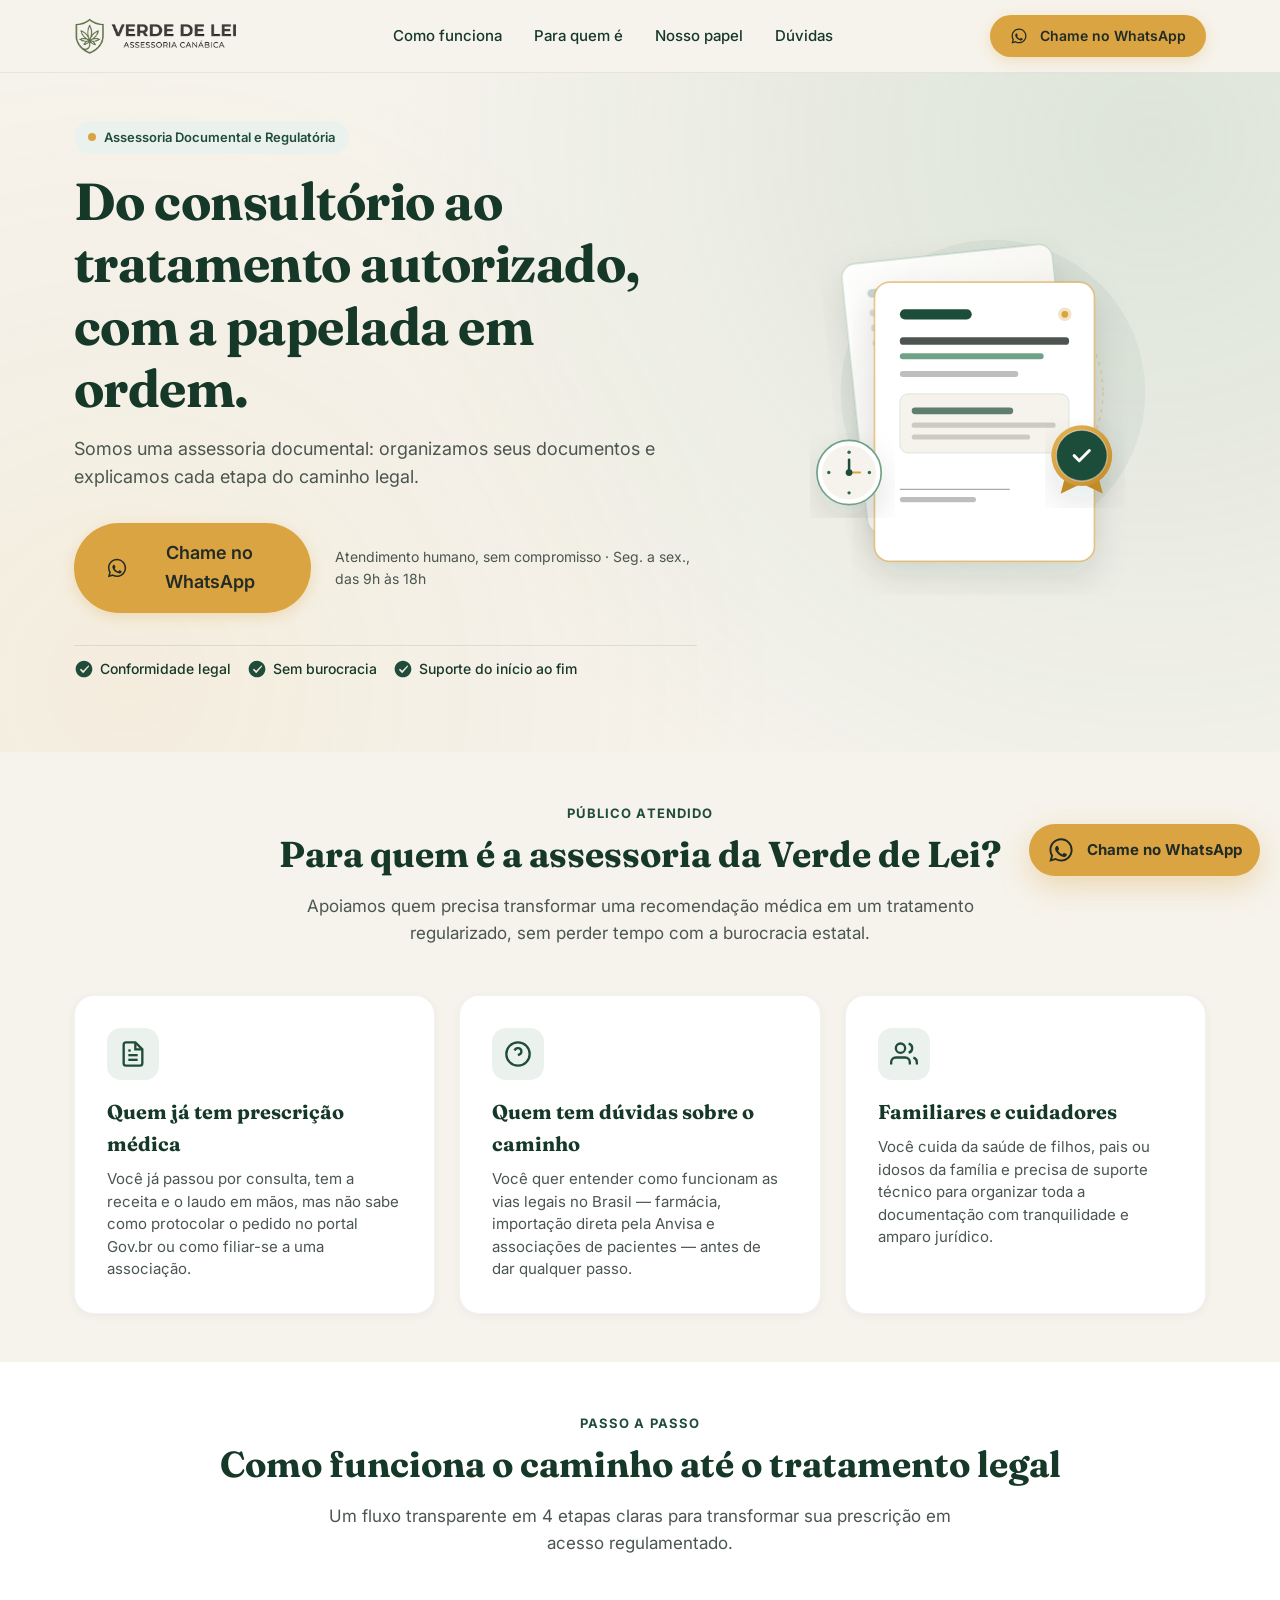
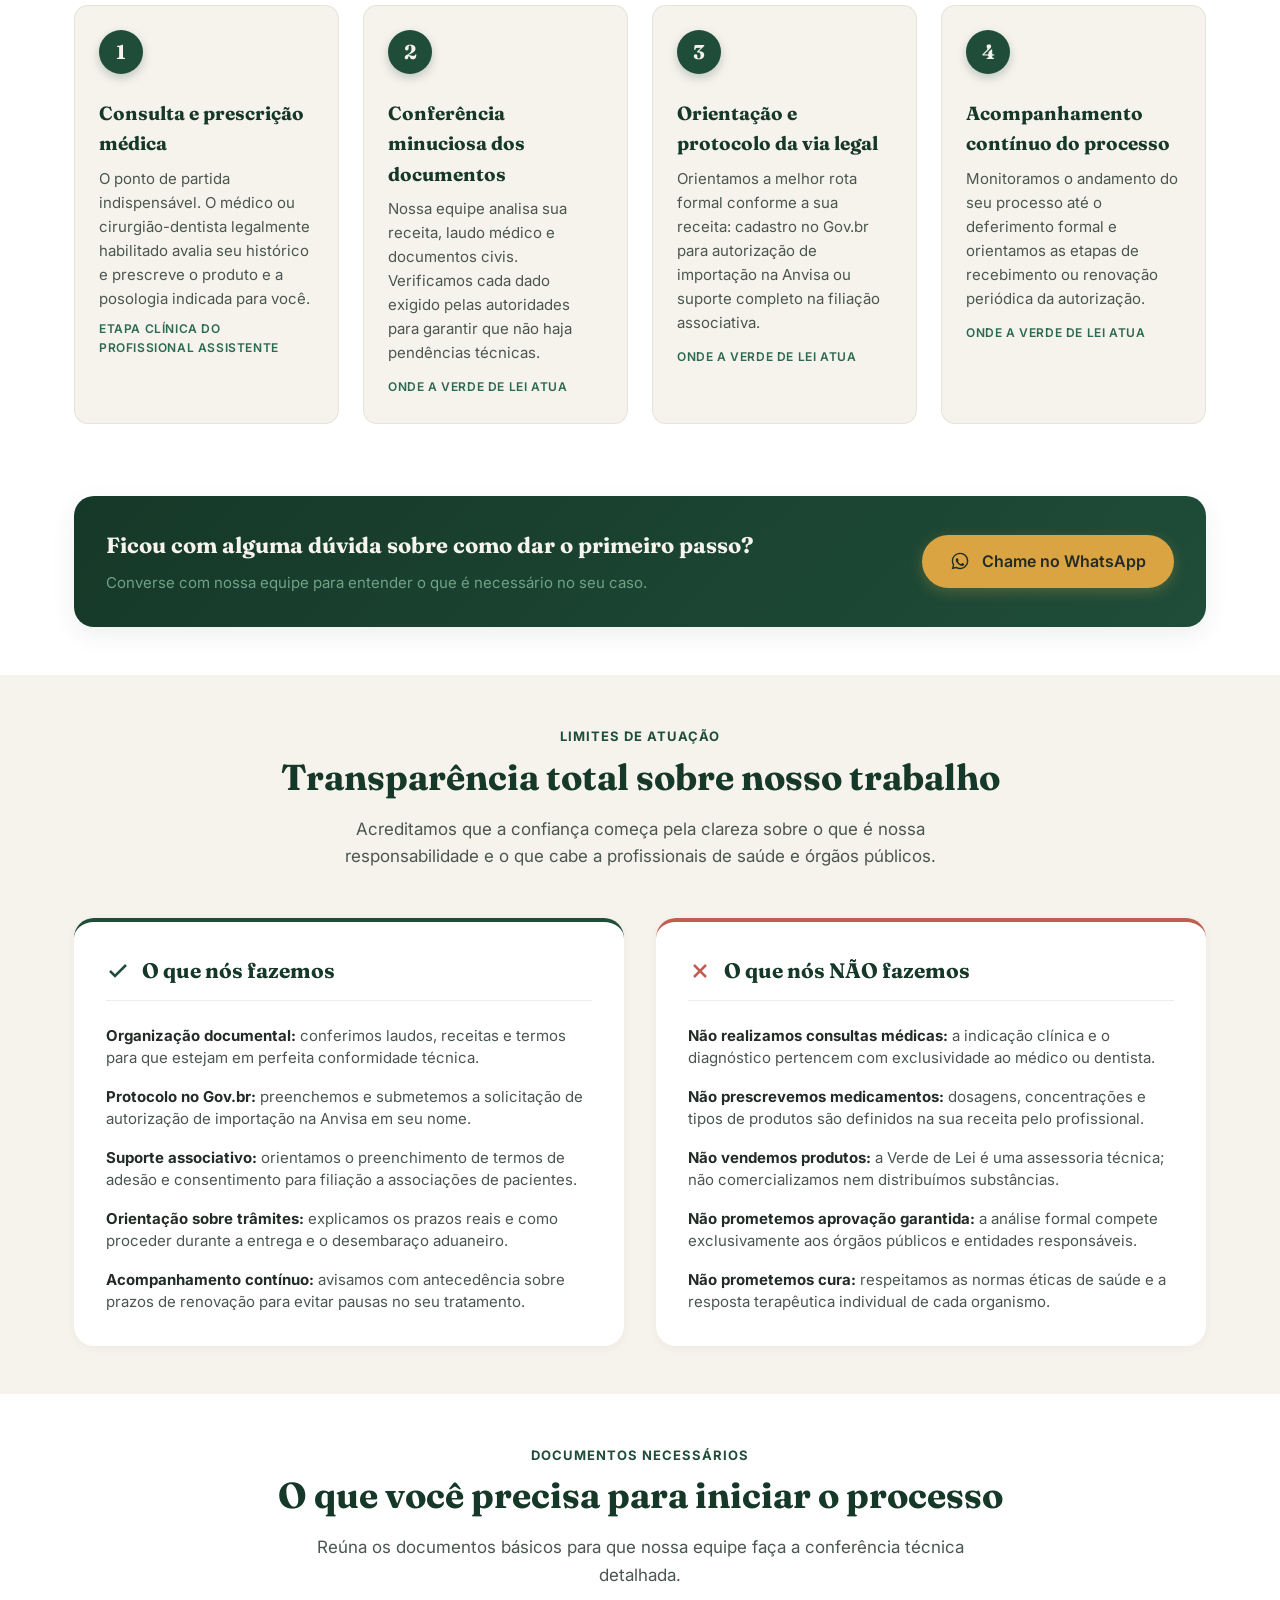
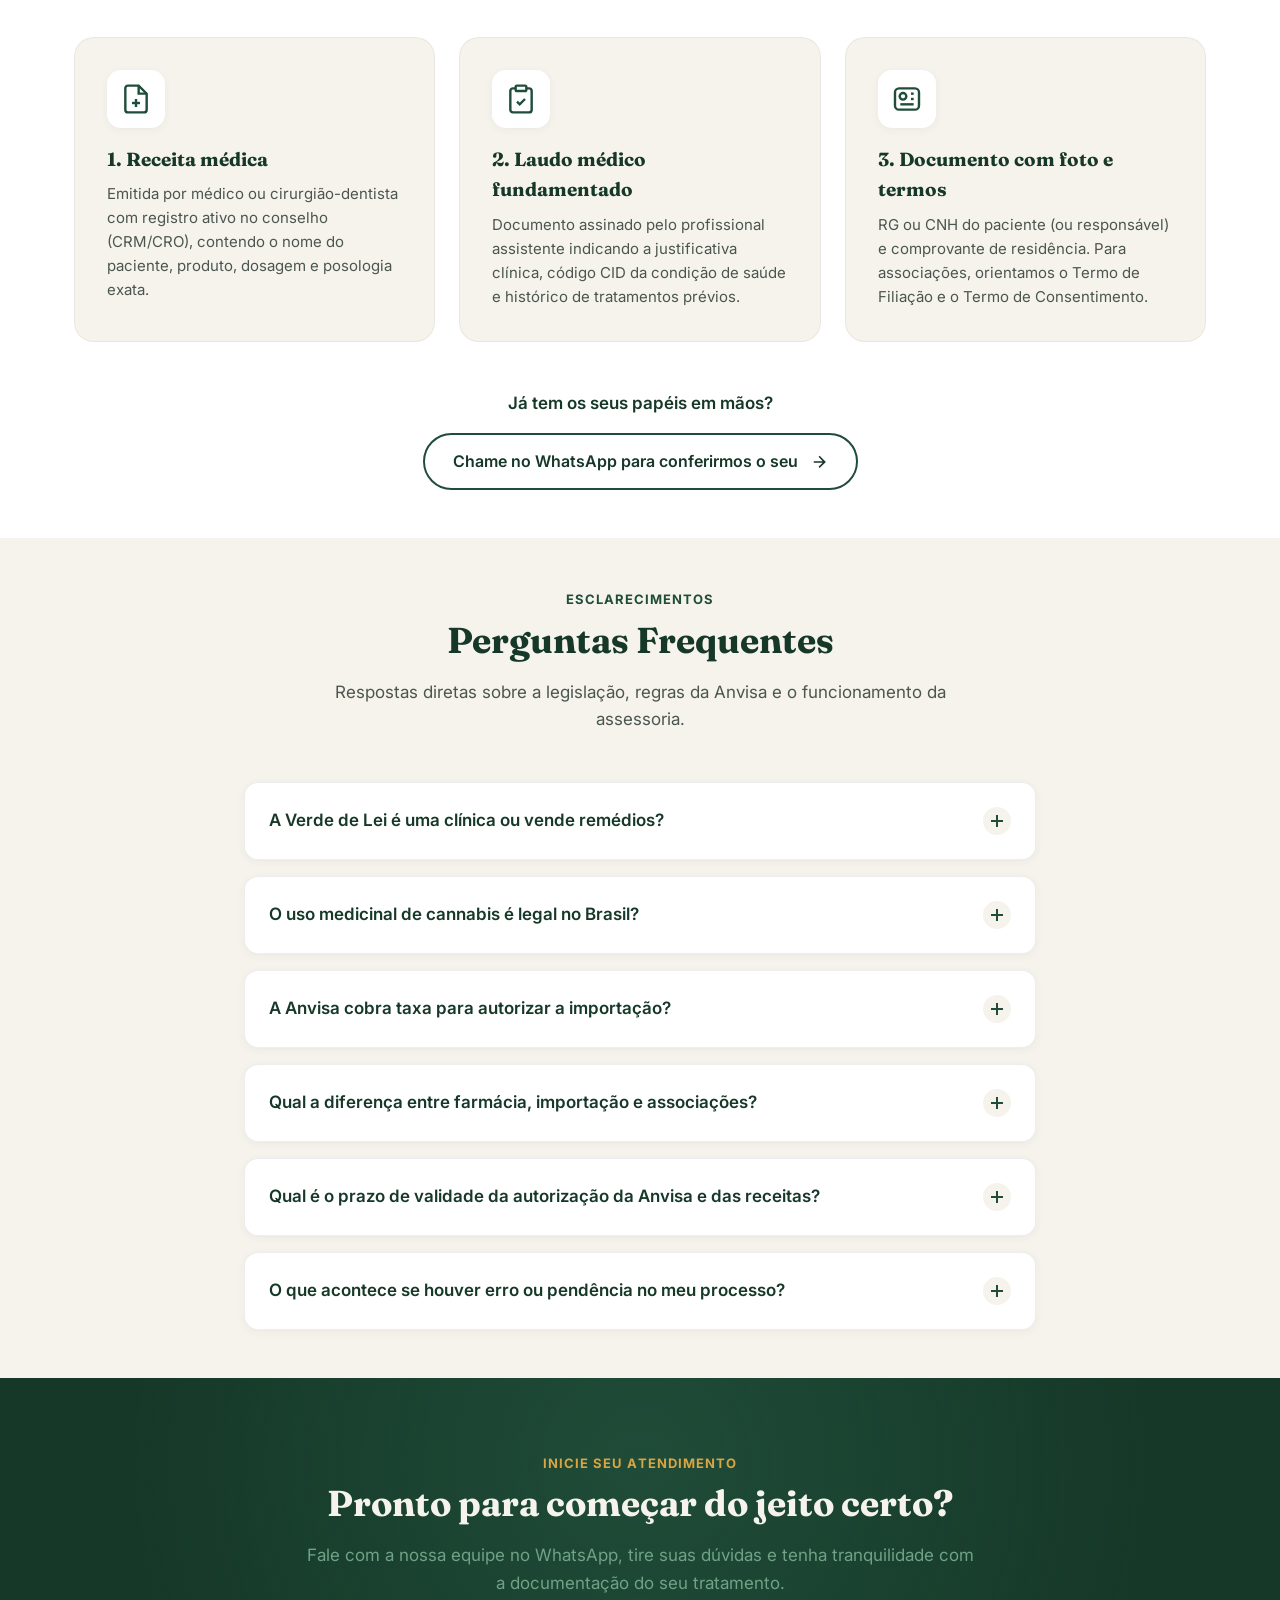
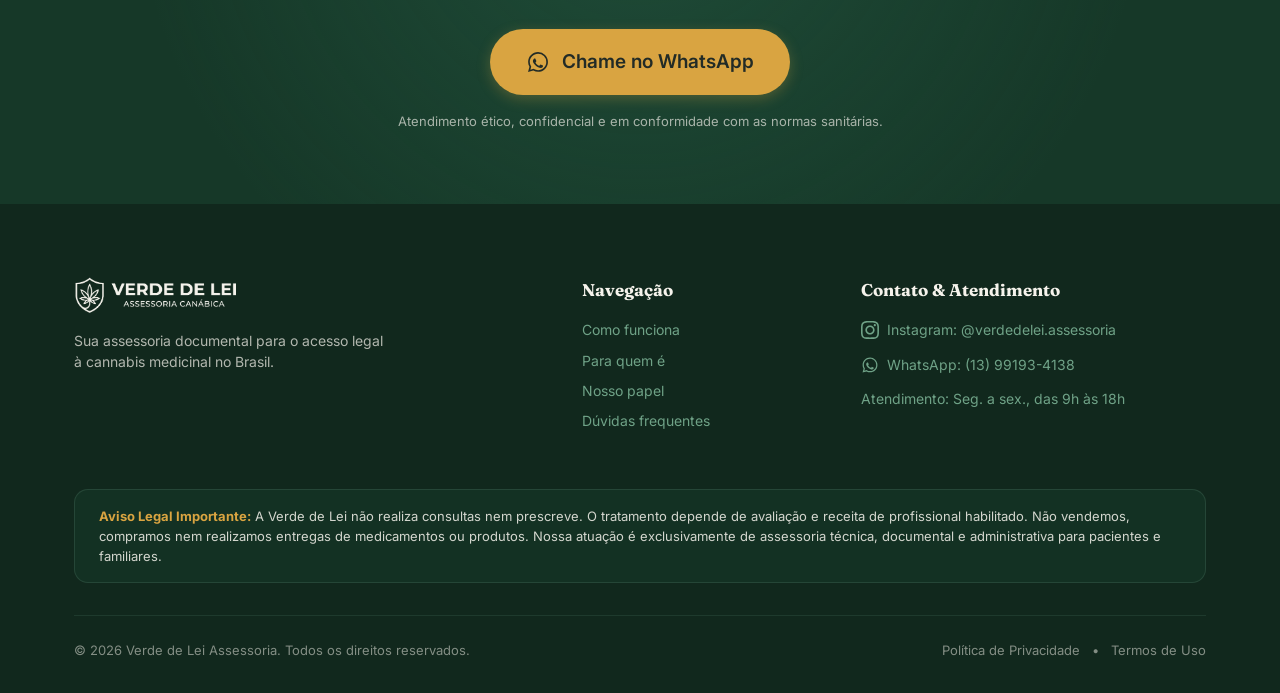
==== commit 936a9d6f: "feat: atualiza whatsapp 13991934138, consolida faq juridica e remove cookies e cnpj" ====
--- a/index.html
+++ b/index.html
@@ -50,8 +50,15 @@
         ],
         "contactPoint": {
           "@type": "ContactPoint",
+          "telephone": "+55-13-99193-4138",
           "contactType": "Atendimento ao Paciente",
-          "availableLanguage": "Portuguese"
+          "availableLanguage": "Portuguese",
+          "hoursAvailable": {
+            "@type": "OpeningHoursSpecification",
+            "dayOfWeek": ["Monday", "Tuesday", "Wednesday", "Thursday", "Friday"],
+            "opens": "09:00",
+            "closes": "18:00"
+          }
         }
       },
       {
@@ -165,7 +172,7 @@
               </svg>
               <span>Chame no WhatsApp</span>
             </a>
-            <span class="hero-microcopy">Atendimento humano, sem compromisso.</span>
+            <span class="hero-microcopy">Atendimento humano, sem compromisso · Seg. a sex., das 9h às 18h</span>
           </div>
 
           <div class="hero-badges" aria-label="Diferenciais da assessoria">
@@ -602,8 +609,7 @@
             </summary>
             <div class="faq-content">
               <p>
-                <!-- REVISAR: conferir com legislacao.md -->
-                Sim. A legislação brasileira e as resoluções da Anvisa (como a RDC nº 660/2022 para importação excepcional por pessoa física, a RDC nº 1.015/2026 para produtos farmacêuticos em drogarias e a RDC nº 1.014/2026 para o marco das associações sem fins lucrativos) estabelecem os caminhos legítimos para o paciente devidamente amparado por receita e laudo de profissional habilitado.
+                Sim. O acesso à cannabis medicinal no Brasil é respaldado por regulamentações sanitárias consolidadas da Anvisa. Entre elas destacam-se a <strong>RDC nº 660/2022</strong> (procedimento de importação excepcional por pessoa física para uso próprio via portal Gov.br), a <strong>RDC nº 1.015/2026</strong> (dispensação em farmácias mediante retenção de receituário de controle especial ou notificação de receita) e a <strong>RDC nº 1.014/2026</strong> (marco regulatório para entidades e associações de pacientes sem fins lucrativos). Em todas as vias legais, a avaliação prévia, o laudo e a prescrição por médico ou cirurgião-dentista legalmente habilitado são requisitos indispensáveis.
               </p>
             </div>
           </details>
@@ -616,8 +622,7 @@
             </summary>
             <div class="faq-content">
               <p>
-                <!-- REVISAR: conferir com legislacao.md -->
-                Não. A solicitação de autorização para importação excepcional de produtos derivados de cannabis no portal Gov.br é um serviço público totalmente gratuito por parte do governo federal. Desconfie de qualquer cobrança de taxa governamental para a emissão dessa licença.
+                Não. O procedimento de solicitação da autorização de importação excepcional no portal Gov.br (RDC nº 660/2022) é um serviço público gratuito oferecido pelo governo federal e pela Anvisa. Não existe cobrança de taxa governamental para a emissão dessa licença sanitária. O paciente arca apenas com o custo do produto prescrito e respectivo frete perante o fornecedor internacional escolhido, além da assessoria técnica caso deseje delegar a burocracia documental.
               </p>
             </div>
           </details>
@@ -630,22 +635,25 @@
             </summary>
             <div class="faq-content">
               <p>
-                <!-- REVISAR: conferir com legislacao.md -->
-                Nas <strong>farmácias</strong>, o produto tem autorização sanitária nacional e a retirada é imediata no balcão com receita de controle especial (ou notificação A), com catálogo mais restrito. Na <strong>importação direta</strong>, o paciente acessa um amplo catálogo internacional com autorização federal do Gov.br. Nas <strong>associações de pacientes</strong>, o acesso ocorre mediante filiação formal e apresentação de receita, laudo e termos de consentimento a entidades sem fins lucrativos.
-              </p>
+                São três caminhos formais com trâmites e características próprias:
+              </p>
+              <ul>
+                <li><strong>Farmácias nacionais (RDC nº 1.015/2026):</strong> produtos com autorização sanitária nacional, dispensados exclusivamente por farmacêutico no balcão mediante retenção de receita médica (Receita de Controle Especial em 2 vias para até 0,2% de THC ou Notificação A para teores superiores), com catálogo mais restrito de formulações.</li>
+                <li><strong>Importação excepcional (RDC nº 660/2022):</strong> acesso individual a um amplo catálogo de fabricantes internacionais reconhecidos, mediante autorização prévia da Anvisa expedida pelo portal Gov.br antes do envio ao Brasil.</li>
+                <li><strong>Associações de pacientes (RDC nº 1.014/2026):</strong> entidades sem fins lucrativos (onde não há venda ou comercialização comum). O acesso ocorre por meio de filiação formal, apresentação de laudo com CID, prescrição médica e assinatura obrigatória do Termo de Adesão Associativa e do Termo de Consentimento Livre e Esclarecido (TCLE).</li>
+              </ul>
             </div>
           </details>
 
           <!-- Pergunta 5 -->
           <details class="faq-item">
             <summary class="faq-trigger">
-              <span class="faq-question">Qual é o prazo de validade da autorização da Anvisa?</span>
+              <span class="faq-question">Qual é o prazo de validade da autorização da Anvisa e das receitas?</span>
               <span class="faq-icon" aria-hidden="true"></span>
             </summary>
             <div class="faq-content">
               <p>
-                <!-- REVISAR: conferir com legislacao.md -->
-                De acordo com o Art. 7º da RDC nº 660/2022 da Anvisa, a autorização excepcional concedida ao paciente para importação tem validade de <strong>2 anos</strong>. Já as receitas médicas apresentadas nas farmácias têm prazo de validade de 30 dias para a dispensação.
+                Nos termos do Art. 7º da RDC nº 660/2022 da Anvisa, a autorização excepcional de importação concedida ao paciente tem validade de <strong>2 anos</strong>, permitindo importações periódicas ao longo desse período desde que haja prescrição médica correspondente. Já nas farmácias nacionais (RDC nº 1.015/2026), o prazo para a dispensação da receita de controle especial é de 30 dias contados da emissão. Como os prazos documentais e as exigências sanitárias podem variar conforme o tipo de notificação e a via pretendida, nossa assessoria confere detalhadamente a vigência de cada documento antes de qualquer submissão.
               </p>
             </div>
           </details>
@@ -712,21 +720,26 @@
         </div>
 
         <div class="footer-contact-group">
-          <h4 class="footer-heading">Contato & Redes</h4>
+          <h4 class="footer-heading">Contato & Atendimento</h4>
           <ul class="footer-contact-list">
             <li>
               <a href="https://instagram.com/verdedelei.assessoria" target="_blank" rel="noopener noreferrer" class="social-link">
                 <svg viewBox="0 0 24 24" width="18" height="18" fill="currentColor" aria-hidden="true">
                   <path d="M12 2.163c3.204 0 3.584.012 4.85.07 3.252.148 4.771 1.691 4.919 4.919.058 1.265.069 1.645.069 4.849 0 3.205-.012 3.584-.069 4.849-.149 3.225-1.664 4.771-4.919 4.919-1.266.058-1.644.07-4.85.07-3.204 0-3.584-.012-4.849-.07-3.26-.149-4.771-1.699-4.919-4.92-.058-1.265-.07-1.644-.07-4.849 0-3.204.013-3.583.07-4.849.149-3.227 1.664-4.771 4.919-4.919 1.266-.057 1.645-.069 4.849-.069zm0-2.163c-3.259 0-3.667.014-4.947.072-4.358.2-6.78 2.618-6.98 6.98-.059 1.281-.073 1.689-.073 4.948 0 3.259.014 3.668.072 4.948.2 4.358 2.618 6.78 6.98 6.98 1.281.058 1.689.072 4.948.072 3.259 0 3.668-.014 4.948-.072 4.354-.2 6.782-2.618 6.979-6.98.059-1.28.073-1.689.073-4.948 0-3.259-.014-3.667-.072-4.947-.196-4.354-2.617-6.78-6.979-6.98-1.281-.059-1.69-.073-4.949-.073zm0 5.838c-3.403 0-6.162 2.759-6.162 6.162s2.759 6.163 6.162 6.163 6.162-2.759 6.162-6.163c0-3.403-2.759-6.162-6.162-6.162zm0 10.162c-2.209 0-4-1.79-4-4 0-2.209 1.791-4 4-4s4 1.791 4 4c0 2.21-1.791 4-4 4zm6.406-11.845c-.796 0-1.441.645-1.441 1.44s.645 1.44 1.441 1.44c.795 0 1.439-.645 1.439-1.44s-.644-1.44-1.439-1.44z"/>
                 </svg>
-                <span>@verdedelei.assessoria</span>
+                <span>Instagram: @verdedelei.assessoria</span>
               </a>
             </li>
             <li>
-              <span>E-mail: contato@verdedelei.com.br <!-- REVISAR: e-mail oficial de contato --></span>
+              <a href="#" class="social-link btn-whatsapp" data-wa-local="menu" aria-label="Chamar no WhatsApp">
+                <svg class="icon-wa" aria-hidden="true" viewBox="0 0 24 24" width="18" height="18" fill="currentColor">
+                  <path d="M12.04 2c-5.46 0-9.91 4.45-9.91 9.91 0 1.75.46 3.45 1.32 4.95L2.05 22l5.25-1.38c1.45.79 3.08 1.21 4.74 1.21 5.46 0 9.91-4.45 9.91-9.91 0-2.65-1.03-5.14-2.9-7.01A9.82 9.82 0 0 0 12.04 2zm.01 1.67c2.2 0 4.26.86 5.82 2.41a8.17 8.17 0 0 1 2.41 5.83c0 4.54-3.7 8.24-8.24 8.24-1.48 0-2.93-.4-4.2-1.15l-.3-.18-3.12.82.83-3.04-.2-.31a8.19 8.19 0 0 1-1.26-4.38c0-4.54 3.7-8.24 8.24-8.24zm4.52 11.66c-.25-.13-1.47-.72-1.7-.81-.23-.08-.39-.13-.56.13-.17.25-.64.81-.79.97-.14.17-.29.19-.54.06-.25-.13-1.06-.39-2.02-1.25-.75-.67-1.26-1.5-1.41-1.75-.14-.25-.02-.39.11-.51.11-.11.25-.29.38-.44.12-.14.17-.25.25-.42.08-.17.04-.31-.02-.44-.06-.13-.56-1.35-.77-1.85-.2-.48-.41-.42-.56-.43h-.48c-.16 0-.43.06-.66.31-.23.25-.87.85-.87 2.08s.89 2.41 1.01 2.58c.13.17 1.75 2.67 4.24 3.75.59.26 1.05.41 1.41.53.6.19 1.14.16 1.57.1.48-.07 1.47-.6 1.68-1.18.21-.58.21-1.07.15-1.18-.06-.11-.23-.17-.48-.29z"/>
+                </svg>
+                <span>WhatsApp: (13) 99193-4138</span>
+              </a>
             </li>
             <li>
-              <span>CNPJ: 00.000.000/0001-00 <!-- REVISAR: CNPJ oficial da assessoria --></span>
+              <span>Atendimento: Seg. a sex., das 9h às 18h</span>
             </li>
           </ul>
         </div>
@@ -760,19 +773,6 @@
     </a>
   </div>
 
-  <!-- Banner LGPD de Cookies -->
-  <aside id="cookie-banner" class="cookie-banner" aria-label="Consentimento de Cookies" hidden>
-    <div class="cookie-content">
-      <p>
-        Utilizamos cookies essenciais e tecnologias de medição para aprimorar sua experiência. O contato em nosso site é realizado exclusivamente via WhatsApp. Consulte nossa <a href="politica-de-privacidade.html">Política de Privacidade</a>.
-      </p>
-      <div class="cookie-buttons">
-        <button type="button" id="cookie-reject" class="btn btn-sm btn-cookie-secondary">Recusar</button>
-        <button type="button" id="cookie-accept" class="btn btn-sm btn-cookie-primary">Aceitar</button>
-      </div>
-    </div>
-  </aside>
-
   <script src="script.js"></script>
 </body>
 </html>
--- a/style.css
+++ b/style.css
@@ -860,59 +860,8 @@
   transform: translateY(-3px) scale(1.02);
 }
 
-/* 15. Banner LGPD de Cookies */
-.cookie-banner {
-  position: fixed;
-  bottom: 0;
-  left: 0;
-  width: 100%;
-  z-index: 999;
-  background-color: var(--color-verde-escuro);
-  color: var(--color-creme);
-  padding: var(--space-md) var(--space-lg);
-  box-shadow: 0 -4px 20px rgba(0, 0, 0, 0.25);
-  border-top: 1px solid rgba(217, 164, 65, 0.3);
-}
-
-.cookie-content {
-  max-width: 1180px;
-  margin: 0 auto;
-  display: flex;
-  flex-direction: column;
-  gap: var(--space-md);
-  font-size: 0.875rem;
-  line-height: 1.45;
-}
-
-.cookie-content a {
-  color: var(--color-dourado);
-  text-decoration: underline;
-}
-
-.cookie-buttons {
-  display: flex;
-  gap: var(--space-sm);
-}
-
-.btn-cookie-primary {
-  background-color: var(--color-dourado);
-  color: var(--color-grafite);
-  font-weight: 600;
-  padding: 6px 16px;
-  border-radius: var(--radius-pill);
-}
-
-.btn-cookie-secondary {
-  background-color: transparent;
-  color: var(--color-creme);
-  border: 1px solid rgba(246, 243, 236, 0.4);
-  font-weight: 500;
-  padding: 6px 16px;
-  border-radius: var(--radius-pill);
-}
-
 /* ==========================================================================
-   16. MEDIA QUERIES (DESKTOP E TABLET)
+   15. MEDIA QUERIES (DESKTOP E TABLET)
    ========================================================================== */
 
 @media (min-width: 640px) {
@@ -923,12 +872,6 @@
   }
 
   .cta-banner-middle {
-    flex-direction: row;
-    justify-content: space-between;
-    align-items: center;
-  }
-
-  .cookie-content {
     flex-direction: row;
     justify-content: space-between;
     align-items: center;
